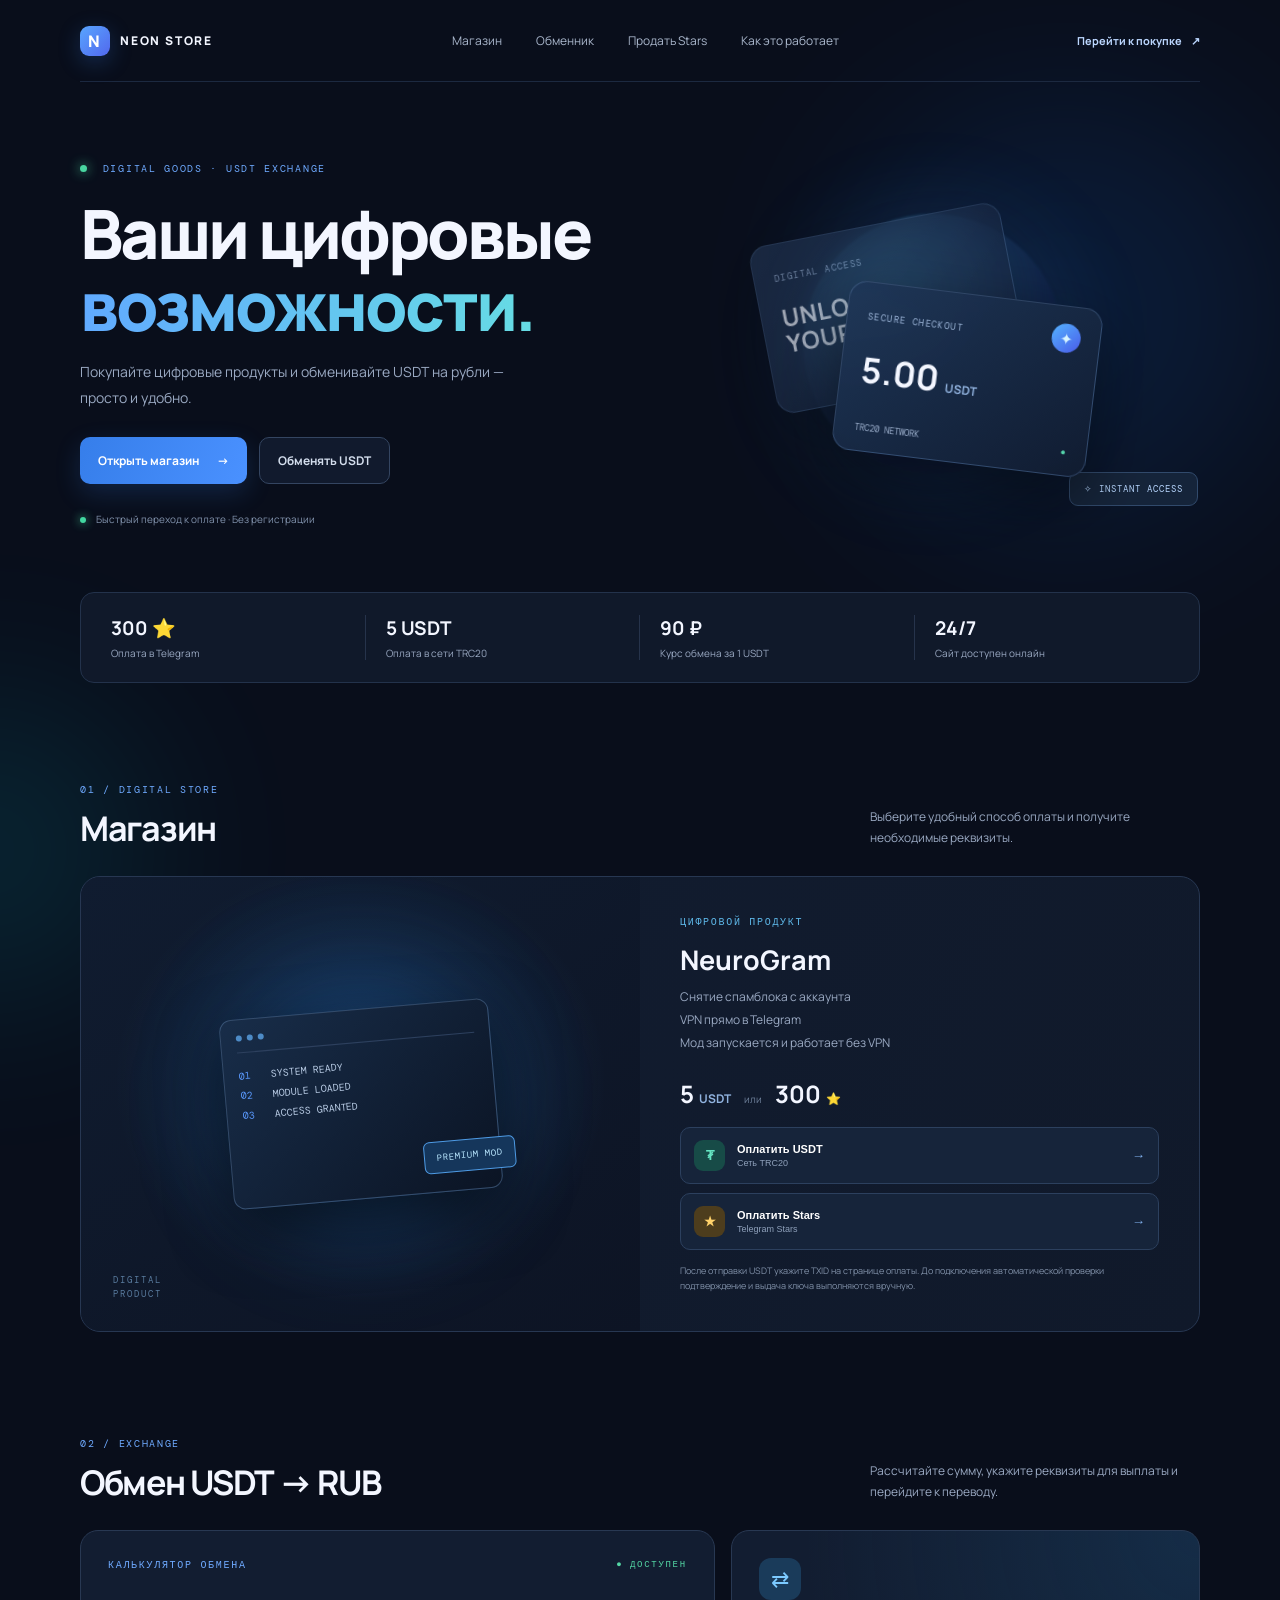
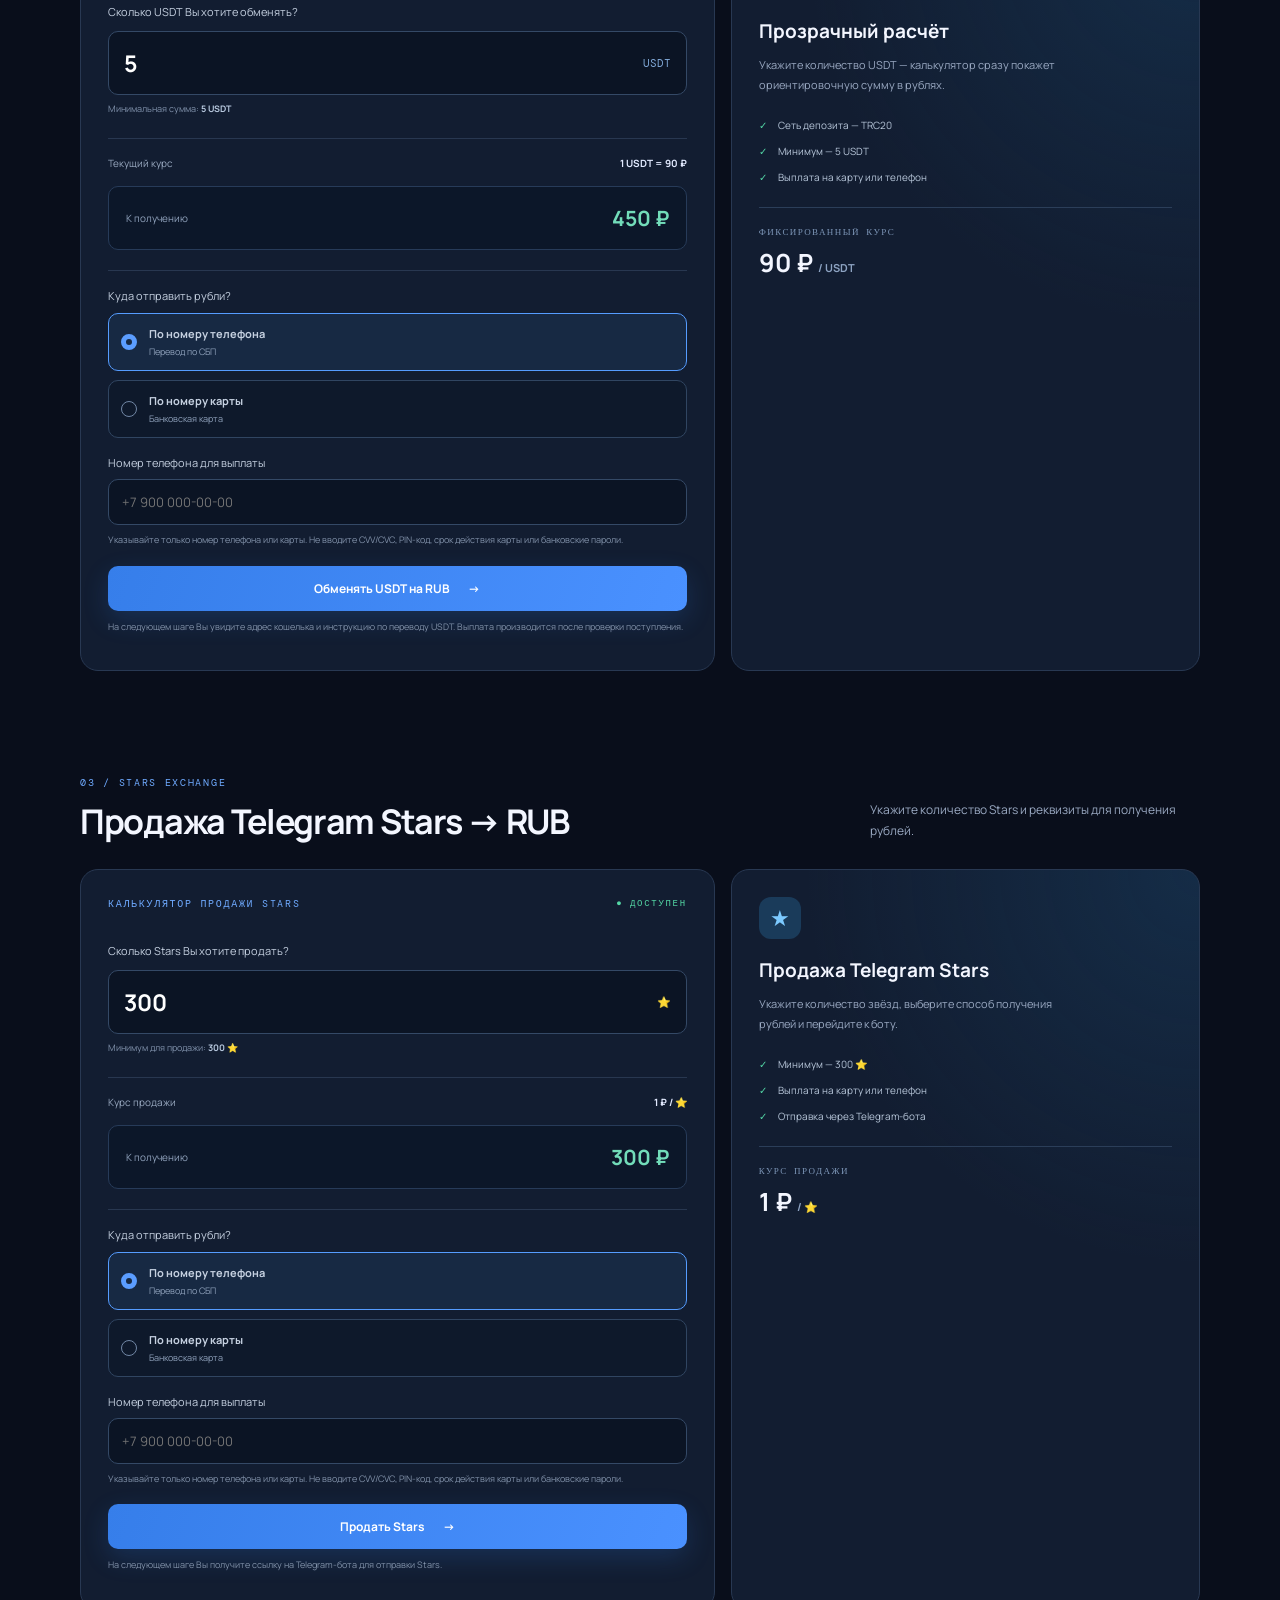
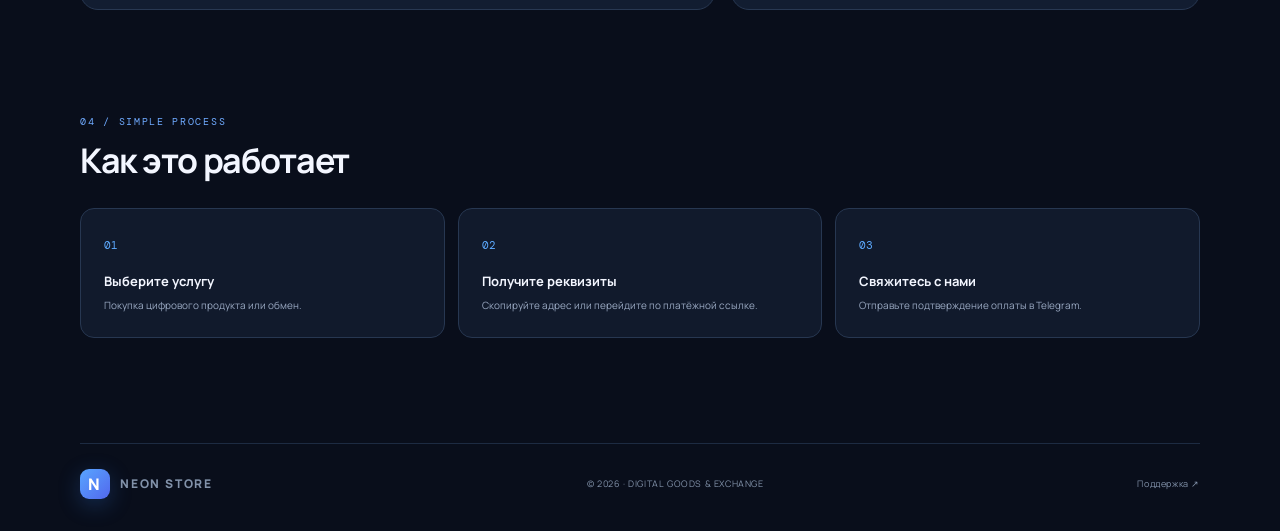
==== index.html @ a16d4afe "Add files via upload" ====
<!doctype html>
<html lang="ru">
<head>
  <meta charset="utf-8">
  <meta name="viewport" content="width=device-width, initial-scale=1">
  <meta name="theme-color" content="#0b1020">
  <meta name="description" content="Магазин цифровых товаров и обмен USDT на RUB">
  <title>Магазин и обменник</title>
  <link rel="stylesheet" href="style.css">
</head>
<body>
  <div class="ambient ambient-one"></div><div class="ambient ambient-two"></div>
  <header class="topbar wrap">
    <a class="brand" href="#home"><span class="brand-mark">N</span><span data-store-name>NEON STORE</span></a>
    <nav>
      <a href="#store">Магазин</a>
      <a href="#exchange">Обменник</a>
      <a href="#stars-sell">Продать Stars</a>
      <a href="#how">Как это работает</a>
    </nav>
    <a class="top-cta" href="#store">Перейти к покупке <span>↗</span></a>
  </header>

  <main id="home" class="wrap">
    <section class="hero">
      <div class="hero-copy">
        <div class="eyebrow"><i></i> DIGITAL GOODS · USDT EXCHANGE</div>
        <h1>Ваши цифровые<br><span>возможности.</span></h1>
        <p>Покупайте цифровые продукты и обменивайте USDT на рубли — просто и удобно.</p>
        <div class="hero-actions">
          <a class="btn primary" href="#store">Открыть магазин <span>→</span></a>
          <a class="btn ghost" href="#exchange">Обменять USDT</a>
        </div>
        <div class="hero-note"><span class="pulse"></span> Быстрый переход к оплате · Без регистрации</div>
      </div>
      <div class="hero-art" aria-label="Декоративная иллюстрация">
        <div class="orb orb-a"></div><div class="orb orb-b"></div>
        <div class="glass-card card-back"><span class="mini-label">DIGITAL ACCESS</span><b>UNLOCK<br>YOUR EDGE</b><span class="card-lines"></span></div>
        <div class="glass-card card-front"><div class="coin">✦</div><span class="mini-label">SECURE CHECKOUT</span><strong>5.00 <small>USDT</small></strong><span class="card-foot">TRC20 NETWORK <i>●</i></span></div>
        <div class="float-tag">✧ INSTANT ACCESS</div>
      </div>
    </section>

    <section class="stats">
      <div><b>300 ⭐</b><span>Оплата в Telegram</span></div>
      <div><b>5 USDT</b><span>Оплата в сети TRC20</span></div>
      <div><b>90 ₽</b><span>Курс обмена за 1 USDT</span></div>
      <div><b>24/7</b><span>Сайт доступен онлайн</span></div>
    </section>

    <section id="store" class="section">
      <div class="section-head"><div><div class="eyebrow">01 / DIGITAL STORE</div><h2>Магазин</h2></div><p>Выберите удобный способ оплаты и получите необходимые реквизиты.</p></div>
      <article class="product-card">
        <div class="product-visual"><div class="product-glow"></div><div class="product-window"><div class="window-dots"><i></i><i></i><i></i></div><div class="window-code"><span>01</span> SYSTEM READY<br><span>02</span> MODULE LOADED<br><span>03</span> ACCESS GRANTED</div><div class="window-chip">PREMIUM MOD</div></div><div class="product-stamp">DIGITAL<br>PRODUCT</div></div>
        <div class="product-info">
          <div class="product-tag">ЦИФРОВОЙ ПРОДУКТ</div>
          <h3 data-product-name>NeuroGram</h3>
          <p class="product-description">Снятие спамблока с аккаунта<br>VPN прямо в Telegram<br>Мод запускается и работает без VPN</p>
          <div class="price-row"><strong>5 <small>USDT</small></strong><span>или</span><strong>300 <small>⭐</small></strong></div>
          <div class="payment-options">
            <button class="pay-option" id="product-usdt-pay"><span class="pay-icon usdt">₮</span><span><b>Оплатить USDT</b><small>Сеть TRC20</small></span><em>→</em></button>
            <button class="pay-option" data-pay="stars"><span class="pay-icon stars">★</span><span><b>Оплатить Stars</b><small>Telegram Stars</small></span><em>→</em></button>
          </div>
          <div class="fineprint">После отправки USDT укажите TXID на странице оплаты. До подключения автоматической проверки подтверждение и выдача ключа выполняются вручную.</div>
        </div>
      </article>
    </section>

    <section id="exchange" class="section exchange-section">
      <div class="section-head"><div><div class="eyebrow">02 / EXCHANGE</div><h2>Обмен USDT → RUB</h2></div><p>Рассчитайте сумму, укажите реквизиты для выплаты и перейдите к переводу.</p></div>
      <div class="exchange-grid">
        <div class="exchange-panel">
          <div class="panel-top"><span>КАЛЬКУЛЯТОР ОБМЕНА</span><span class="live-dot">● ДОСТУПЕН</span></div>
          <label for="amount">Сколько USDT Вы хотите обменять?</label>
          <div class="amount-wrap"><input id="amount" type="number" min="5" step="0.01" value="5"><span>USDT</span></div>
          <div class="range-note">Минимальная сумма: <b>5 USDT</b></div>
          <div class="rate-line"><span>Текущий курс</span><b>1 USDT = <span data-rate>90</span> ₽</b></div>
          <div class="result-box"><span>К получению</span><strong id="rub-result">450 ₽</strong></div>
          <div class="payout-entry">
            <div class="payout-entry-title">Куда отправить рубли?</div>
            <div class="payout-options">
              <label class="payout-option"><input type="radio" name="exchange-payout" value="phone" checked><span class="radio-dot"></span><span><b>По номеру телефона</b><small>Перевод по СБП</small></span></label>
              <label class="payout-option"><input type="radio" name="exchange-payout" value="card"><span class="radio-dot"></span><span><b>По номеру карты</b><small>Банковская карта</small></span></label>
            </div>
            <label class="field-label" id="exchange-destination-label" for="exchange-destination">Номер телефона для выплаты</label>
            <input class="destination-input" id="exchange-destination" type="tel" autocomplete="off" placeholder="+7 900 000-00-00" maxlength="32">
            <p class="small-muted">Указывайте только номер телефона или карты. Не вводите CVV/CVC, PIN-код, срок действия карты или банковские пароли.</p>
          </div>
          <button class="btn primary full" id="exchange-submit">Обменять USDT на RUB <span>→</span></button>
          <p class="small-muted">На следующем шаге Вы увидите адрес кошелька и инструкцию по переводу USDT. Выплата производится после проверки поступления.</p>
        </div>
        <div class="exchange-side">
          <div class="side-icon">⇄</div><h3>Прозрачный расчёт</h3><p>Укажите количество USDT — калькулятор сразу покажет ориентировочную сумму в рублях.</p>
          <ul><li><span>✓</span> Сеть депозита — TRC20</li><li><span>✓</span> Минимум — 5 USDT</li><li><span>✓</span> Выплата на карту или телефон</li></ul>
          <div class="rate-badge"><span>ФИКСИРОВАННЫЙ КУРС</span><b>90 ₽ <small>/ USDT</small></b></div>
        </div>
      </div>
    </section>


    <section id="stars-sell" class="section exchange-section">
      <div class="section-head">
        <div><div class="eyebrow">03 / STARS EXCHANGE</div><h2>Продажа Telegram Stars → RUB</h2></div>
        <p>Укажите количество Stars и реквизиты для получения рублей.</p>
      </div>
      <div class="exchange-grid">
        <div class="exchange-panel">
          <div class="panel-top"><span>КАЛЬКУЛЯТОР ПРОДАЖИ STARS</span><span class="live-dot">● ДОСТУПЕН</span></div>
          <label for="stars-amount">Сколько Stars Вы хотите продать?</label>
          <div class="amount-wrap"><input id="stars-amount" type="number" min="300" step="1" value="300"><span>⭐</span></div>
          <div class="range-note">Минимум для продажи: <b>300 ⭐</b></div>
          <div class="rate-line"><span>Курс продажи</span><b><span data-stars-rate>—</span> ₽ / ⭐</b></div>
          <div class="result-box"><span>К получению</span><strong id="stars-rub-result">Укажите курс</strong></div>
          <div class="payout-entry">
            <div class="payout-entry-title">Куда отправить рубли?</div>
            <div class="payout-options">
              <label class="payout-option"><input type="radio" name="stars-payout" value="phone" checked><span class="radio-dot"></span><span><b>По номеру телефона</b><small>Перевод по СБП</small></span></label>
              <label class="payout-option"><input type="radio" name="stars-payout" value="card"><span class="radio-dot"></span><span><b>По номеру карты</b><small>Банковская карта</small></span></label>
            </div>
            <label class="field-label" id="stars-destination-label" for="stars-destination">Номер телефона для выплаты</label>
            <input class="destination-input" id="stars-destination" type="tel" autocomplete="off" placeholder="+7 900 000-00-00" maxlength="32">
            <p class="small-muted">Указывайте только номер телефона или карты. Не вводите CVV/CVC, PIN-код, срок действия карты или банковские пароли.</p>
          </div>
          <button class="btn primary full" id="stars-sell-submit">Продать Stars <span>→</span></button>
          <p class="small-muted">На следующем шаге Вы получите ссылку на Telegram-бота для отправки Stars.</p>
        </div>
        <div class="exchange-side">
          <div class="side-icon">★</div><h3>Продажа Telegram Stars</h3>
          <p>Укажите количество звёзд, выберите способ получения рублей и перейдите к боту.</p>
          <ul><li><span>✓</span> Минимум — 300 ⭐</li><li><span>✓</span> Выплата на карту или телефон</li><li><span>✓</span> Отправка через Telegram-бота</li></ul>
          <div class="rate-badge"><span>КУРС ПРОДАЖИ</span><b><span data-stars-rate>—</span> ₽ <small>/ ⭐</small></b></div>
        </div>
      </div>
    </section>

    <section id="how" class="section how-section">
      <div class="section-head"><div><div class="eyebrow">04 / SIMPLE PROCESS</div><h2>Как это работает</h2></div></div>
      <div class="steps">
        <div class="step"><span>01</span><b>Выберите услугу</b><p>Покупка цифрового продукта или обмен.</p></div>
        <div class="step"><span>02</span><b>Получите реквизиты</b><p>Скопируйте адрес или перейдите по платёжной ссылке.</p></div>
        <div class="step"><span>03</span><b>Свяжитесь с нами</b><p>Отправьте подтверждение оплаты в Telegram.</p></div>
      </div>
    </section>
  </main>

  <footer class="wrap footer"><a class="brand" href="#home"><span class="brand-mark">N</span><span data-store-name>NEON STORE</span></a><span>© <span id="year"></span> · DIGITAL GOODS & EXCHANGE</span><a data-support-link href="#" target="_blank" rel="noopener">Поддержка ↗</a></footer>

  <dialog id="payment-dialog" class="modal">
    <button class="modal-close" data-close aria-label="Закрыть">×</button>
    <div class="eyebrow">PAYMENT DETAILS</div><h2 id="modal-title">Оплата USDT</h2>
    <p id="modal-description" class="modal-desc"></p>
    <div id="usdt-details" class="details-box hidden">
      <div class="detail-label">СЕТЬ</div><b>USDT TRC20</b>
      <div class="detail-label">СУММА</div><b data-usdt-price>5.00 USDT</b>
      <div class="detail-label">АДРЕС КОШЕЛЬКА</div><div class="address-line"><code id="wallet-address">АДРЕС НЕ НАСТРОЕН</code><button id="copy-address" class="copy-btn">Копировать</button></div>
    </div>
    <div id="stars-details" class="details-box hidden"><div class="detail-label">ОПЛАТА</div><b>300 Telegram Stars</b><p>Нажмите кнопку ниже, чтобы открыть платёжную ссылку Telegram.</p></div>
    <a id="payment-link" class="btn primary full hidden" href="#" target="_blank" rel="noopener">Перейти к оплате ↗</a>
    <a id="support-link" class="text-link" href="#" target="_blank" rel="noopener">Написать в поддержку ↗</a>
    <p class="modal-warning">Важно: перевод выполняется вручную. Перед отправкой средств внимательно проверьте сеть, сумму и адрес.</p>
  </dialog>
  <div id="toast" class="toast" role="status"></div>
  <script src="config.js"></script>
  <script src="app.js"></script>
</body>
</html>
---- style.css ----
@import url('https://fonts.googleapis.com/css2?family=DM+Mono:wght@400;500&family=Manrope:wght@400;500;600;700;800&display=swap');
:root{--bg:#090e1b;--panel:#111a2d;--panel2:#151f34;--line:#263550;--text:#f3f6ff;--muted:#9aa9c2;--blue:#438cff;--cyan:#61d9e8;--green:#49d6a0}
*{box-sizing:border-box}html{scroll-behavior:smooth}body{margin:0;background:var(--bg);color:var(--text);font-family:Manrope,Arial,sans-serif;overflow-x:hidden}a{color:inherit;text-decoration:none}.wrap{width:min(1120px,calc(100% - 44px));margin:auto}.ambient{position:absolute;pointer-events:none;filter:blur(90px);opacity:.14;border-radius:50%;z-index:-1}.ambient-one{width:430px;height:430px;background:#176bdb;top:100px;right:0}.ambient-two{width:300px;height:300px;background:#00b6c5;top:700px;left:-160px}.topbar{height:82px;display:flex;align-items:center;justify-content:space-between;border-bottom:1px solid #1c2940}.brand{display:flex;align-items:center;gap:10px;font-size:12px;font-weight:800;letter-spacing:1.8px}.brand-mark{width:30px;height:30px;border-radius:9px;background:linear-gradient(135deg,#58a5ff,#5268ed);display:grid;place-items:center;font-size:16px;color:white;box-shadow:0 6px 22px #347ee844}.topbar nav{display:flex;gap:34px;color:#aab7cc;font-size:12px}.topbar nav a:hover,.footer a:hover{color:white}.top-cta{font-size:11px;font-weight:700;color:#bcd7ff}.top-cta span{margin-left:7px}.hero{min-height:510px;display:grid;grid-template-columns:1fr 1fr;align-items:center;gap:50px;padding:62px 0 48px}.eyebrow,.product-tag,.panel-top,.detail-label{font:10px 'DM Mono',monospace;letter-spacing:1.7px;color:#6faaff}.eyebrow i{display:inline-block;width:7px;height:7px;border-radius:50%;background:var(--green);margin-right:8px;box-shadow:0 0 12px var(--green)}h1{font-size:clamp(42px,5.4vw,68px);line-height:1.06;letter-spacing:-3px;margin:22px 0 18px;font-weight:800}h1 span{background:linear-gradient(90deg,#61aaff,#66dce4);-webkit-background-clip:text;color:transparent}.hero-copy>p{max-width:465px;color:var(--muted);font-size:14px;line-height:1.8}.hero-actions{display:flex;gap:12px;margin-top:27px}.btn{border:0;border-radius:10px;padding:14px 18px;display:inline-flex;align-items:center;justify-content:center;gap:18px;font:700 12px Manrope;cursor:pointer;transition:.2s}.btn:hover,.pay-option:hover{transform:translateY(-2px)}.primary{background:linear-gradient(110deg,#367eea,#4a91ff);color:white;box-shadow:0 9px 26px #347ee833}.ghost{border:1px solid #344561;color:#d4deed;background:#111a2d}.hero-note{margin-top:28px;color:#8293ad;font-size:10px}.pulse{display:inline-block;width:6px;height:6px;background:#42d7a0;border-radius:50%;margin-right:8px;box-shadow:0 0 10px #42d7a0}.hero-art{height:360px;position:relative;display:grid;place-items:center}.orb{position:absolute;border-radius:50%;filter:blur(1px)}.orb-a{width:260px;height:260px;background:radial-gradient(circle at 35% 30%,#4cb4ed77,#2e57d022 65%,transparent);box-shadow:0 0 90px #2b80e533}.orb-b{width:190px;height:190px;border:1px solid #4b9fff33;transform:rotateX(65deg) rotateZ(-25deg)}.glass-card{position:absolute;width:255px;height:170px;border:1px solid #6387b655;border-radius:18px;background:linear-gradient(135deg,#263c5dce,#111b31e8);box-shadow:0 25px 70px #0008;backdrop-filter:blur(14px);padding:20px}.card-back{transform:translate(-44px,-36px) rotate(-11deg);opacity:.65}.card-back b{display:block;font-size:24px;line-height:1.08;margin-top:19px;letter-spacing:1px}.card-front{transform:translate(35px,35px) rotate(7deg);z-index:2;background:linear-gradient(140deg,#1d3556f5,#101b30f5)}.mini-label{font:9px 'DM Mono';letter-spacing:1.4px;color:#9db6d9}.coin{position:absolute;right:19px;top:17px;width:29px;height:29px;border-radius:50%;display:grid;place-items:center;color:#d8f5ff;background:linear-gradient(135deg,#54b4ff,#495ae9)}.card-front strong{display:block;font-size:35px;margin-top:21px}.card-front strong small,.price-row small{font-size:12px;color:#91b3df}.card-foot{position:absolute;bottom:17px;left:20px;right:20px;display:flex;justify-content:space-between;font:9px 'DM Mono';color:#94a8c5}.card-foot i{color:#55d6ad}.float-tag{position:absolute;bottom:18px;right:2px;padding:10px 14px;background:#15243a;border:1px solid #314a6c;border-radius:9px;font:9px 'DM Mono';color:#b8d7ff;letter-spacing:1px}.stats{display:grid;grid-template-columns:repeat(4,1fr);border:1px solid #23324b;border-radius:14px;background:#10192a;padding:22px 10px;margin-bottom:100px}.stats div{padding:0 20px;border-right:1px solid #26334b}.stats div:last-child{border:0}.stats b{display:block;font-size:19px}.stats span{display:block;margin-top:5px;font-size:10px;color:var(--muted)}.section{margin:0 0 105px;scroll-margin-top:25px}.section-head{display:flex;justify-content:space-between;align-items:end;margin-bottom:25px}.section-head h2{font-size:34px;letter-spacing:-1.3px;margin:9px 0 0}.section-head>p{font-size:12px;color:var(--muted);max-width:330px;line-height:1.7;margin:0 0 3px}.product-card{display:grid;grid-template-columns:1fr 1fr;background:linear-gradient(120deg,#121d31,#10192a);border:1px solid #273752;border-radius:20px;overflow:hidden;min-height:365px}.product-visual{position:relative;min-height:365px;display:grid;place-items:center;background:radial-gradient(ellipse at 50% 45%,#1e5c9870,transparent 62%),linear-gradient(145deg,#101c30,#0d1424)}.product-glow{position:absolute;width:240px;height:240px;border-radius:50%;background:#287edb44;filter:blur(55px)}.product-window{position:relative;width:270px;height:190px;border:1px solid #53729a88;border-radius:12px;background:linear-gradient(135deg,#182d49,#0b1424);box-shadow:0 22px 60px #0009;padding:15px;transform:rotate(-5deg)}.window-dots{display:flex;gap:5px;border-bottom:1px solid #2d405e;padding-bottom:11px}.window-dots i{width:6px;height:6px;border-radius:50%;background:#4d8bc6}.window-code{font:10px/2 'DM Mono';color:#b8cbe4;margin-top:13px}.window-code span{color:#5b9aff;margin-right:14px}.window-chip{position:absolute;right:-16px;bottom:18px;padding:9px 12px;border:1px solid #4e9be5;background:#15365b;color:#b9e7ff;border-radius:6px;font:9px 'DM Mono';letter-spacing:1px}.product-stamp{position:absolute;bottom:30px;left:32px;font:9px/1.5 'DM Mono';letter-spacing:2px;color:#597b9e}.product-info{padding:38px 40px}.product-tag{color:#5eb8e9}.product-info h3{font-size:27px;margin:13px 0 8px}.product-info>p{font-size:12px;line-height:1.7;color:var(--muted);margin:0;max-width:390px}.price-row{display:flex;align-items:baseline;gap:13px;margin:23px 0 17px}.price-row strong{font-size:24px}.price-row>span{font-size:10px;color:#6e809a}.payment-options{display:grid;gap:9px}.pay-option{display:flex;align-items:center;gap:12px;width:100%;padding:12px 13px;text-align:left;border:1px solid #2c405e;background:#16243a;color:white;border-radius:10px;cursor:pointer;transition:.2s}.pay-option:hover{border-color:#559cff;background:#1a2b45}.pay-icon{width:31px;height:31px;border-radius:9px;display:grid;place-items:center;font-weight:800}.usdt{background:#174b47;color:#65e5c2}.stars{background:#4d3d1d;color:#ffd26b}.pay-option b,.pay-option small{display:block}.pay-option b{font-size:11px}.pay-option small{font-size:9px;color:#8fa1bb;margin-top:3px}.pay-option em{font-style:normal;margin-left:auto;color:#7faeea}.fineprint,.small-muted{font-size:9px;line-height:1.6;color:#8292aa}.fineprint{margin-top:14px}.exchange-grid{display:grid;grid-template-columns:1.15fr .85fr;gap:16px}.exchange-panel,.exchange-side{border:1px solid #283852;border-radius:18px;background:#121d31;padding:27px}.panel-top{display:flex;justify-content:space-between;margin-bottom:28px}.live-dot{color:#54d7a5;font-size:9px}.exchange-panel label{font-size:11px;color:#c5d0e0}.amount-wrap{display:flex;align-items:center;border:1px solid #344966;background:#0b1424;border-radius:10px;margin:10px 0 7px;padding:0 15px}.amount-wrap:focus-within{border-color:#559cff}.amount-wrap input{width:100%;background:transparent;border:0;outline:0;color:white;padding:15px 0;font:700 23px Manrope;min-width:0}.amount-wrap span{font:11px 'DM Mono';color:#81a9d8}.range-note{font-size:9px;color:#8192ac}.range-note b{color:#b8c9df}.rate-line{display:flex;justify-content:space-between;border-top:1px solid #283750;margin-top:23px;padding-top:17px;font-size:10px;color:#99a9c0}.rate-line b{color:#e2eaff}.result-box{display:flex;justify-content:space-between;align-items:center;margin:16px 0 19px;padding:17px;background:#0c1729;border:1px solid #273b59;border-radius:10px}.result-box span{font-size:10px;color:#93a5bf}.result-box strong{font-size:21px;color:#72dcb9}.full{width:100%}.exchange-side{background:radial-gradient(circle at 100% 0,#1a4e7750,transparent 45%),#121d31}.side-icon{width:42px;height:42px;border-radius:12px;display:grid;place-items:center;background:#1a3b5a;color:#7ccaff;font-size:22px}.exchange-side h3{font-size:19px;margin:18px 0 8px}.exchange-side>p{font-size:11px;line-height:1.8;color:var(--muted);max-width:310px}.exchange-side ul{list-style:none;padding:0;margin:23px 0}.exchange-side li{font-size:10px;color:#b8c7da;margin:12px 0}.exchange-side li span{color:#53d6a5;margin-right:9px}.rate-badge{border-top:1px solid #2b3e59;padding-top:18px}.rate-badge span{display:block;font:9px 'DM Mono';letter-spacing:1.4px;color:#7d96b7}.rate-badge b{display:block;font-size:25px;margin-top:7px}.rate-badge small{font-size:11px;color:#8da3c2}.steps{display:grid;grid-template-columns:repeat(3,1fr);gap:13px}.step{padding:23px;border:1px solid #273751;border-radius:14px;background:#111a2c}.step>span{font:11px 'DM Mono';color:#5daaff}.step b{display:block;font-size:13px;margin:18px 0 7px}.step p{font-size:10px;line-height:1.7;color:var(--muted);margin:0}.footer{display:flex;justify-content:space-between;align-items:center;border-top:1px solid #1d2b42;padding:25px 0 32px;color:#8292aa;font-size:9px;letter-spacing:.6px}.modal{width:min(470px,calc(100% - 28px));border:1px solid #354c6c;border-radius:18px;background:#111b2e;color:white;padding:30px;box-shadow:0 30px 100px #000b}.modal::backdrop{background:#030712c9;backdrop-filter:blur(5px)}.modal-close{position:absolute;right:15px;top:12px;border:0;background:transparent;color:#9fb1ca;font-size:25px;cursor:pointer}.modal h2{font-size:25px;margin:12px 0}.modal-desc{font-size:11px;line-height:1.7;color:#9eafc8}.details-box{padding:16px;border:1px solid #2e4362;background:#0c1526;border-radius:11px;margin:17px 0}.details-box>b{display:block;font-size:12px;margin:5px 0 14px}.detail-label{font-size:8px;margin-top:9px}.address-line{display:flex;gap:8px;align-items:center;margin-top:7px}.address-line code{font-size:10px;overflow-wrap:anywhere;color:#c7d8f0}.copy-btn{flex-shrink:0;border:1px solid #3c5c83;background:#1a3150;color:#bcd9ff;border-radius:7px;padding:8px;font-size:9px;cursor:pointer}.modal .text-link{display:block;text-align:center;font-size:10px;color:#8ebcff;margin-top:16px}.modal-warning{font-size:9px;line-height:1.6;color:#e3bb76;margin:18px 0 0}.hidden{display:none!important}.toast{position:fixed;bottom:22px;left:50%;transform:translate(-50%,20px);opacity:0;pointer-events:none;background:#1d3553;border:1px solid #45658b;color:white;padding:11px 16px;border-radius:9px;font-size:11px;transition:.25s;z-index:5}.toast.show{opacity:1;transform:translate(-50%,0)}
@media(max-width:760px){.wrap{width:min(100% - 30px,560px)}.topbar{height:68px}.topbar nav{display:none}.top-cta{font-size:10px}.hero{grid-template-columns:1fr;gap:0;padding:55px 0 28px}.hero-copy>p{font-size:13px}.hero-art{height:300px;margin-top:4px}.stats{grid-template-columns:repeat(2,1fr);gap:18px;margin-bottom:75px;padding:20px 7px}.stats div{padding:0 13px}.stats div:nth-child(2){border:0}.stats b{font-size:17px}.section{margin-bottom:75px}.section-head{display:block}.section-head>p{margin-top:10px}.section-head h2{font-size:29px}.product-card{grid-template-columns:1fr}.product-visual{min-height:255px}.product-info{padding:27px 22px}.exchange-grid{grid-template-columns:1fr}.exchange-panel,.exchange-side{padding:21px}.steps{grid-template-columns:1fr}.step{padding:19px}.footer{gap:14px;flex-wrap:wrap}.footer>span{order:3;width:100%}}
@media(max-width:390px){.hero-actions{flex-direction:column}.hero-actions .btn{width:100%}.top-cta{display:none}.card-front{transform:translate(22px,35px) rotate(7deg)}.card-back{transform:translate(-30px,-30px) rotate(-11deg)}.product-info{padding:24px 17px}}

/* Exchange payment page */
.payment-page{padding-top:54px}.payment-title{font-size:clamp(38px,5vw,56px);margin:16px 0 8px}.payment-intro{color:var(--muted);font-size:13px;line-height:1.7;margin:0 0 28px}.payment-layout{display:grid;grid-template-columns:1.15fr .85fr;gap:16px;align-items:start}.summary-row{display:flex;justify-content:space-between;gap:12px;padding:13px 0;border-bottom:1px solid #283750;font-size:11px;color:#9eafc8}.summary-row b{color:#edf4ff}.summary-row .rub-highlight{color:#72dcb9}.field-label{display:block;font-size:11px;color:#c5d0e0;margin:22px 0 10px}.payout-options{display:grid;gap:9px}.payout-option{display:flex;align-items:center;gap:12px;padding:13px;border:1px solid #304561;border-radius:10px;background:#0e192b;cursor:pointer}.payout-option:has(input:checked){border-color:#559cff;background:#172943}.payout-option input{position:absolute;opacity:0}.radio-dot{width:16px;height:16px;border:1px solid #7187a5;border-radius:50%;flex-shrink:0}.payout-option input:checked+.radio-dot{border:5px solid #5b9dff}.payout-option b,.payout-option small{display:block}.payout-option b{font-size:11px}.payout-option small{font-size:9px;color:#8fa1bb;margin-top:4px}.destination-input{width:100%;border:1px solid #344966;background:#0b1424;border-radius:10px;padding:14px;color:white;font:13px Manrope;outline:0}.destination-input:focus{border-color:#559cff}.payment-page .small-muted{margin:10px 0 17px}.wallet-panel{margin-top:18px;scroll-margin-top:20px}.wallet-title{font-size:22px;margin:8px 0 14px}.wallet-summary{display:flex;justify-content:space-between;gap:10px;margin-bottom:18px;color:#9eafc8;font-size:11px}.wallet-summary>span:first-child{font-size:18px;font-weight:800;color:#fff}.wallet-summary b{color:#8fc5ff}.wallet-address-line{margin:12px 0 18px;padding:14px;background:#0a1424;border:1px solid #2b4262;border-radius:9px}.wallet-address-line code{font-size:12px}.warning-panel{border:1px solid #775d32;background:#332918;color:#f1cf8a;padding:13px;border-radius:9px;font-size:10px;line-height:1.7;margin:18px 0}.payout-confirm{font-size:10px;color:#a8c4e9;margin:0 0 15px;overflow-wrap:anywhere}.payment-page .footer{margin-top:65px}
@media(max-width:760px){.payment-page{padding-top:38px}.payment-layout{grid-template-columns:1fr}.wallet-summary{flex-direction:column}.wallet-address-line{align-items:flex-start;flex-direction:column}.wallet-address-line .copy-btn{width:100%}}

/* Payout details are entered on the exchange calculator page */
.payout-entry{margin:20px 0 18px;padding-top:17px;border-top:1px solid #283750}.payout-entry-title{font-size:11px;color:#c5d0e0;margin-bottom:10px}.payout-options{display:grid;gap:9px}.payout-option{display:flex;align-items:center;gap:12px;padding:12px;border:1px solid #304561;border-radius:10px;background:#0e192b;cursor:pointer}.payout-option:has(input:checked){border-color:#559cff;background:#172943}.payout-option input{position:absolute;opacity:0}.radio-dot{width:16px;height:16px;border:1px solid #7187a5;border-radius:50%;flex-shrink:0}.payout-option input:checked+.radio-dot{border:5px solid #5b9dff}.payout-option b,.payout-option small{display:block}.payout-option b{font-size:11px}.payout-option small{font-size:9px;color:#8fa1bb;margin-top:4px}.field-label{display:block;font-size:11px;color:#c5d0e0;margin:17px 0 9px}.destination-input{width:100%;border:1px solid #344966;background:#0b1424;border-radius:10px;padding:13px;color:white;font:13px Manrope;outline:0}.destination-input:focus{border-color:#559cff}.payout-entry .small-muted{margin:8px 0 0}
.payment-summary-panel{margin:24px 0 16px}.summary-grid{display:grid;grid-template-columns:1fr 1fr;gap:10px;margin-top:14px}.summary-tile{padding:15px;background:#0b1526;border:1px solid #283d5a;border-radius:9px;min-width:0}.summary-tile span{display:block;font-size:9px;letter-spacing:1px;color:#91a6c3;margin-bottom:8px}.summary-tile b{display:block;color:#f2f6ff;font-size:16px;overflow-wrap:anywhere}.summary-tile:nth-child(2) b{color:#72dcb9}.payout-summary-tile b{font-size:12px}.network-line{display:flex;justify-content:space-between;gap:12px;padding:14px 0 18px;color:#91a6c3;font-size:10px}.network-line b{color:#8fc5ff;font-size:12px}
@media(max-width:760px){.summary-grid{grid-template-columns:1fr}.summary-tile{padding:12px}}


/* Larger and clearer transfer instructions */
.wallet-title {
  font-size: clamp(24px, 3vw, 34px) !important;
  line-height: 1.25 !important;
  max-width: 1000px;
  margin: 18px 0 22px !important;
}
.wallet-address-line {
  padding: 20px 18px !important;
  min-height: 72px;
  gap: 16px;
}
.wallet-address-line code {
  font-size: clamp(16px, 2vw, 21px) !important;
  line-height: 1.5;
  overflow-wrap: anywhere;
}
.wallet-address-line .copy-btn {
  font-size: 14px !important;
  padding: 12px 16px !important;
  min-height: 44px;
  flex-shrink: 0;
}
.warning-panel {
  font-size: 15px !important;
  line-height: 1.65 !important;
  padding: 18px 20px !important;
  margin-top: 20px !important;
}
@media (max-width: 640px) {
  .wallet-address-line {
    flex-wrap: wrap;
  }
  .wallet-address-line code {
    width: 100%;
  }
  .wallet-address-line .copy-btn {
    width: 100%;
  }
}

/* Telegram Stars resale section */
#stars-sell .exchange-panel { min-width: 0; }
#stars-sell .amount-wrap input { min-width: 0; }
#stars-sell .result-box strong { color: #72dcb9; }

/* Курс продажи: число должно быть такого же размера, как знак рубля. */
.rate-badge b > span[data-stars-rate]{display:inline;font:inherit;letter-spacing:normal;color:inherit}

/* NeuroGram product details and payment confirmation */
.product-description{line-height:1.9!important}
.txid-entry{margin-top:18px;padding-top:16px;border-top:1px solid #283750}
.txid-entry .field-label{margin-top:0}
.txid-entry .btn{margin-top:12px}
.txid-entry .small-muted{font-size:10px;line-height:1.65;color:#9eafc8;margin:12px 0 0}
.btn:disabled{opacity:.45;cursor:not-allowed}
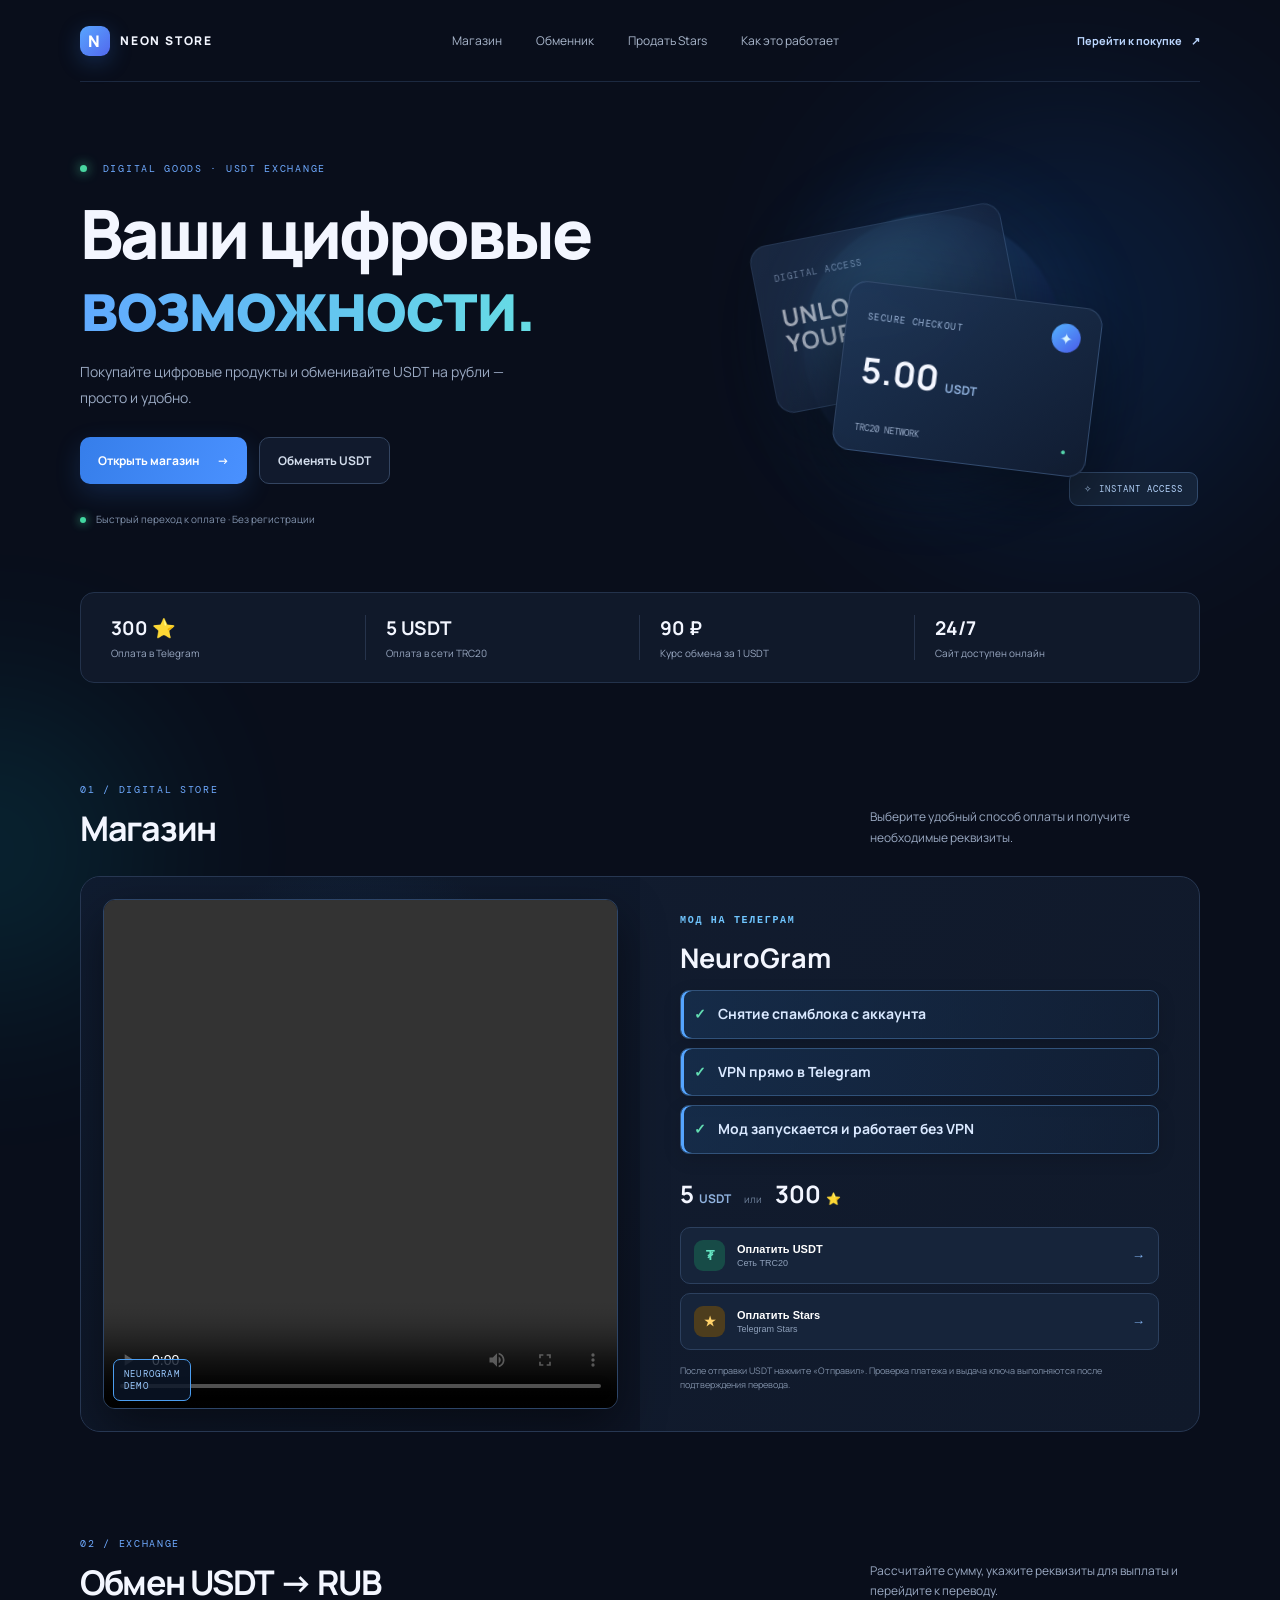
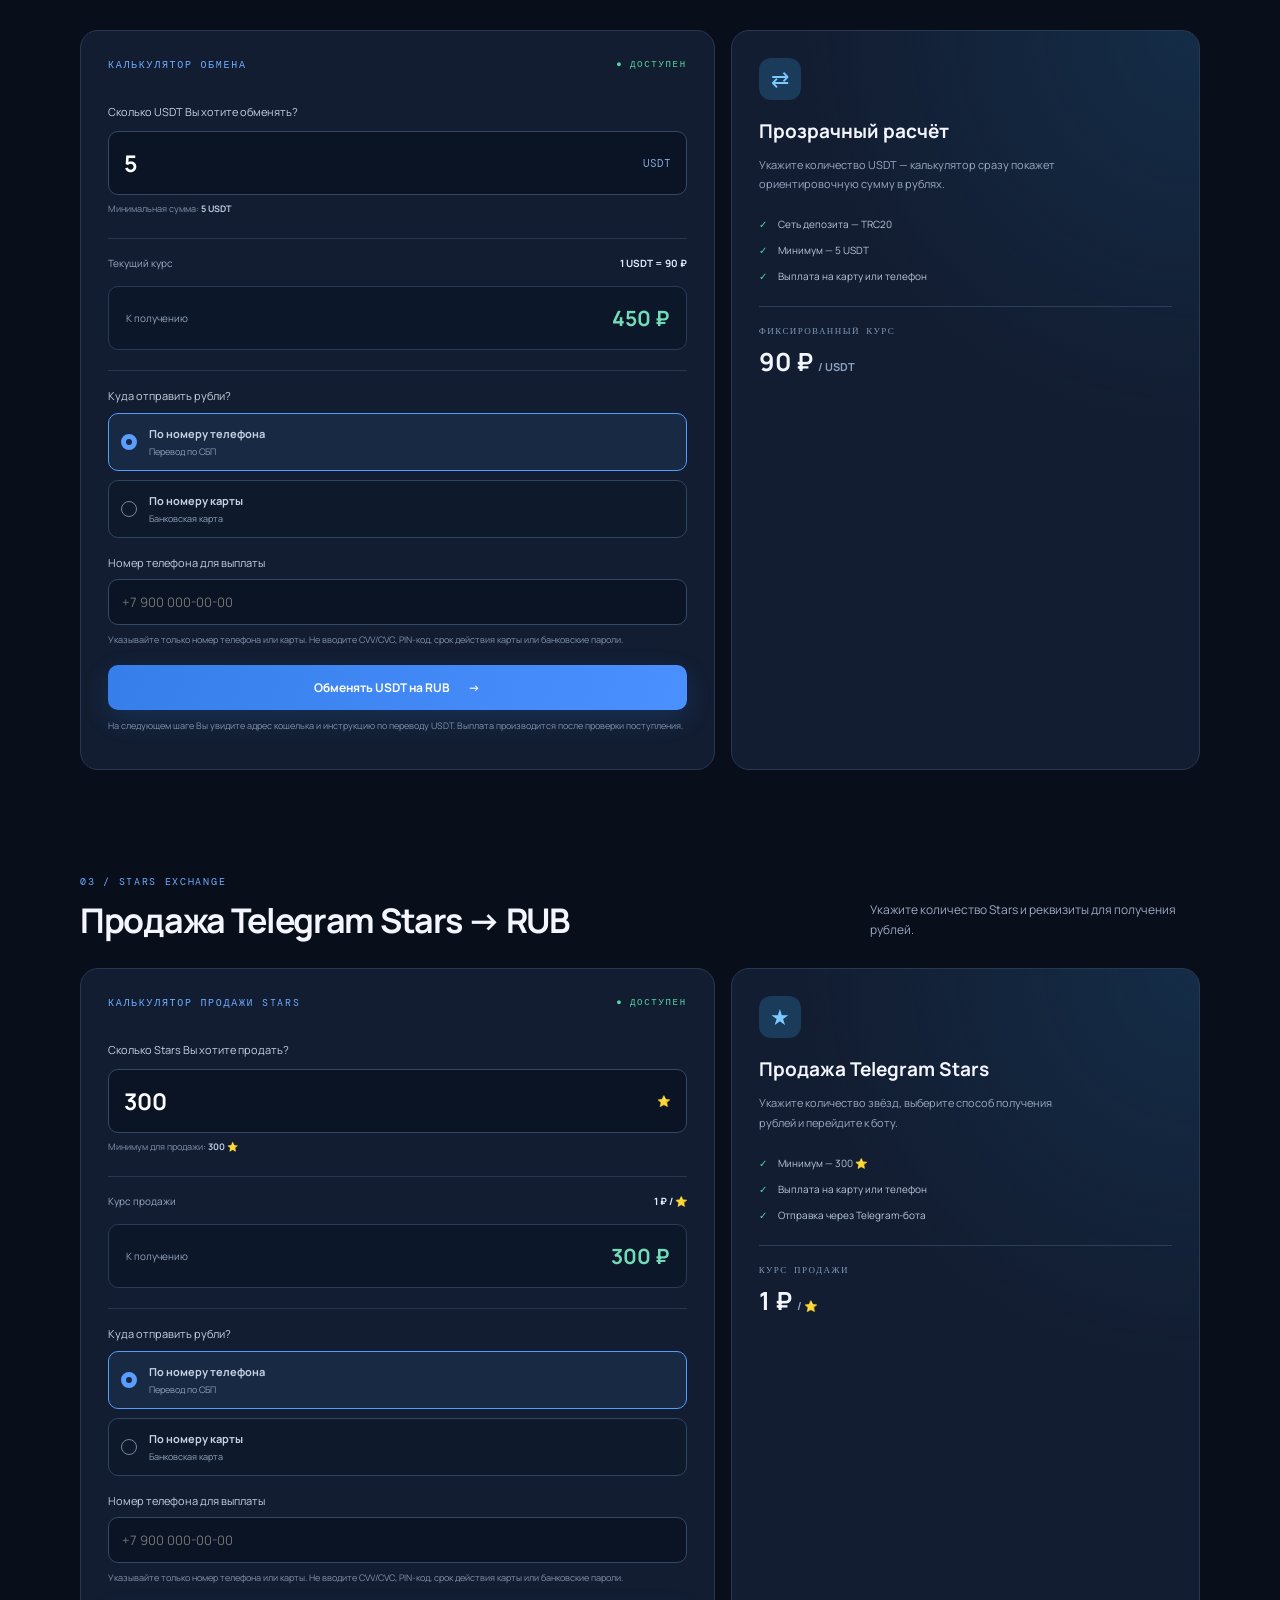
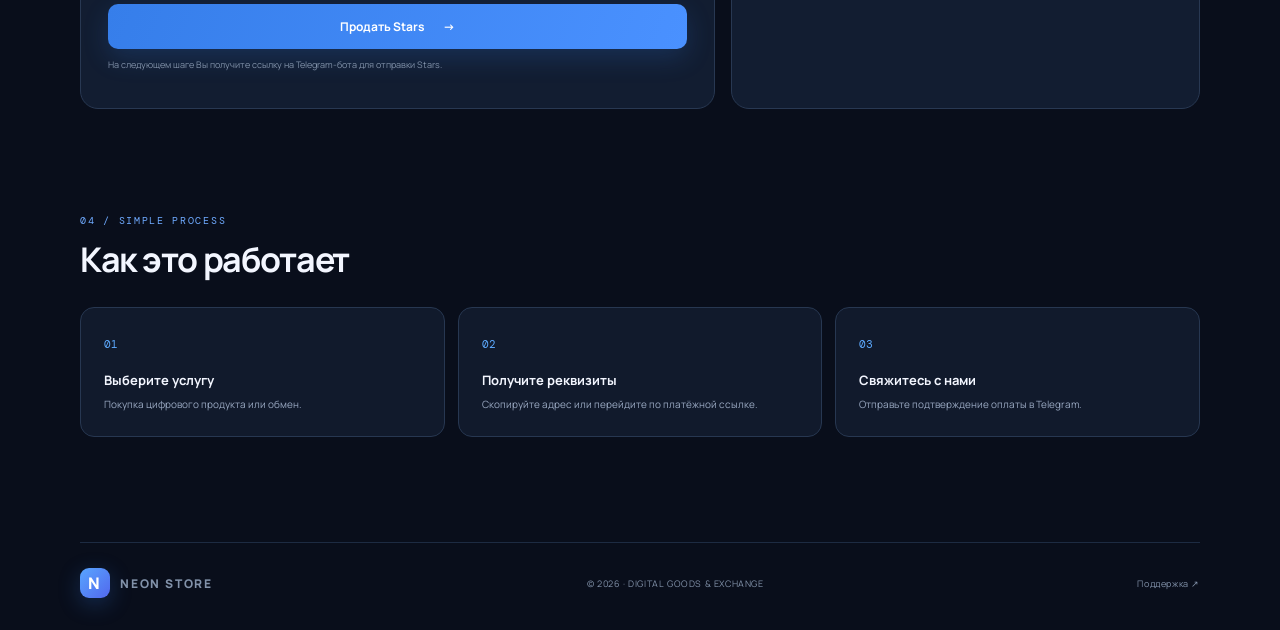
==== commit d37325fb: "Add files via upload" ====
--- a/index.html
+++ b/index.html
@@ -51,17 +51,17 @@
     <section id="store" class="section">
       <div class="section-head"><div><div class="eyebrow">01 / DIGITAL STORE</div><h2>Магазин</h2></div><p>Выберите удобный способ оплаты и получите необходимые реквизиты.</p></div>
       <article class="product-card">
-        <div class="product-visual"><div class="product-glow"></div><div class="product-window"><div class="window-dots"><i></i><i></i><i></i></div><div class="window-code"><span>01</span> SYSTEM READY<br><span>02</span> MODULE LOADED<br><span>03</span> ACCESS GRANTED</div><div class="window-chip">PREMIUM MOD</div></div><div class="product-stamp">DIGITAL<br>PRODUCT</div></div>
+        <div class="product-visual"><video class="product-demo-video" controls playsinline preload="metadata" aria-label="Видео-демонстрация мода NeuroGram"><source src="1119(1).mp4" type="video/mp4">Ваш браузер не поддерживает воспроизведение видео.</video><div class="product-stamp">NEUROGRAM<br>DEMO</div></div>
         <div class="product-info">
-          <div class="product-tag">ЦИФРОВОЙ ПРОДУКТ</div>
+          <div class="product-tag">МОД НА ТЕЛЕГРАМ</div>
           <h3 data-product-name>NeuroGram</h3>
-          <p class="product-description">Снятие спамблока с аккаунта<br>VPN прямо в Telegram<br>Мод запускается и работает без VPN</p>
+          <ul class="product-description"><li>Снятие спамблока с аккаунта</li><li>VPN прямо в Telegram</li><li>Мод запускается и работает без VPN</li></ul>
           <div class="price-row"><strong>5 <small>USDT</small></strong><span>или</span><strong>300 <small>⭐</small></strong></div>
           <div class="payment-options">
             <button class="pay-option" id="product-usdt-pay"><span class="pay-icon usdt">₮</span><span><b>Оплатить USDT</b><small>Сеть TRC20</small></span><em>→</em></button>
             <button class="pay-option" data-pay="stars"><span class="pay-icon stars">★</span><span><b>Оплатить Stars</b><small>Telegram Stars</small></span><em>→</em></button>
           </div>
-          <div class="fineprint">После отправки USDT укажите TXID на странице оплаты. До подключения автоматической проверки подтверждение и выдача ключа выполняются вручную.</div>
+          <div class="fineprint">После отправки USDT нажмите «Отправил». Проверка платежа и выдача ключа выполняются после подтверждения перевода.</div>
         </div>
       </article>
     </section>
--- a/style.css
+++ b/style.css
@@ -70,3 +70,17 @@
 .txid-entry .btn{margin-top:12px}
 .txid-entry .small-muted{font-size:10px;line-height:1.65;color:#9eafc8;margin:12px 0 0}
 .btn:disabled{opacity:.45;cursor:not-allowed}
+
+
+/* NeuroGram demo video and highlighted product benefits */
+.product-demo-video{position:relative;z-index:1;display:block;width:100%;height:100%;min-height:365px;object-fit:contain;background:#050a14;border:1px solid #2d4568;border-radius:12px;box-shadow:0 18px 48px #0007}
+.product-visual{padding:22px;}
+.product-stamp{z-index:2;pointer-events:none;background:#0b1628cc;border:1px solid #4b9df0;border-radius:7px;padding:8px 10px;color:#9bcaff;font:9px 'DM Mono',monospace;letter-spacing:1.2px}
+.product-description{list-style:none;padding:0;margin:14px 0 20px;display:grid;gap:9px;color:#d9e8ff;font-size:14px;font-weight:700;line-height:1.6}
+.product-description li{position:relative;padding:10px 13px 10px 37px;border:1px solid #31527a;border-radius:9px;background:linear-gradient(100deg,#18365a99,#12223a99);box-shadow:inset 3px 0 #55a5ff,0 5px 18px #0002}
+.product-description li:before{content:'✓';position:absolute;left:13px;top:10px;color:#62ddb2;font-weight:800}
+.product-tag{color:#70c6ff;font-weight:700}
+.txid-entry{margin-top:18px;padding-top:16px;border-top:1px solid #283750}
+.txid-entry .btn{margin-top:0}
+.txid-entry .small-muted{font-size:10px;line-height:1.65;color:#9eafc8;margin:12px 0 0}
+@media(max-width:760px){.product-visual{padding:14px;min-height:255px}.product-demo-video{min-height:225px}.product-description{font-size:13px}}
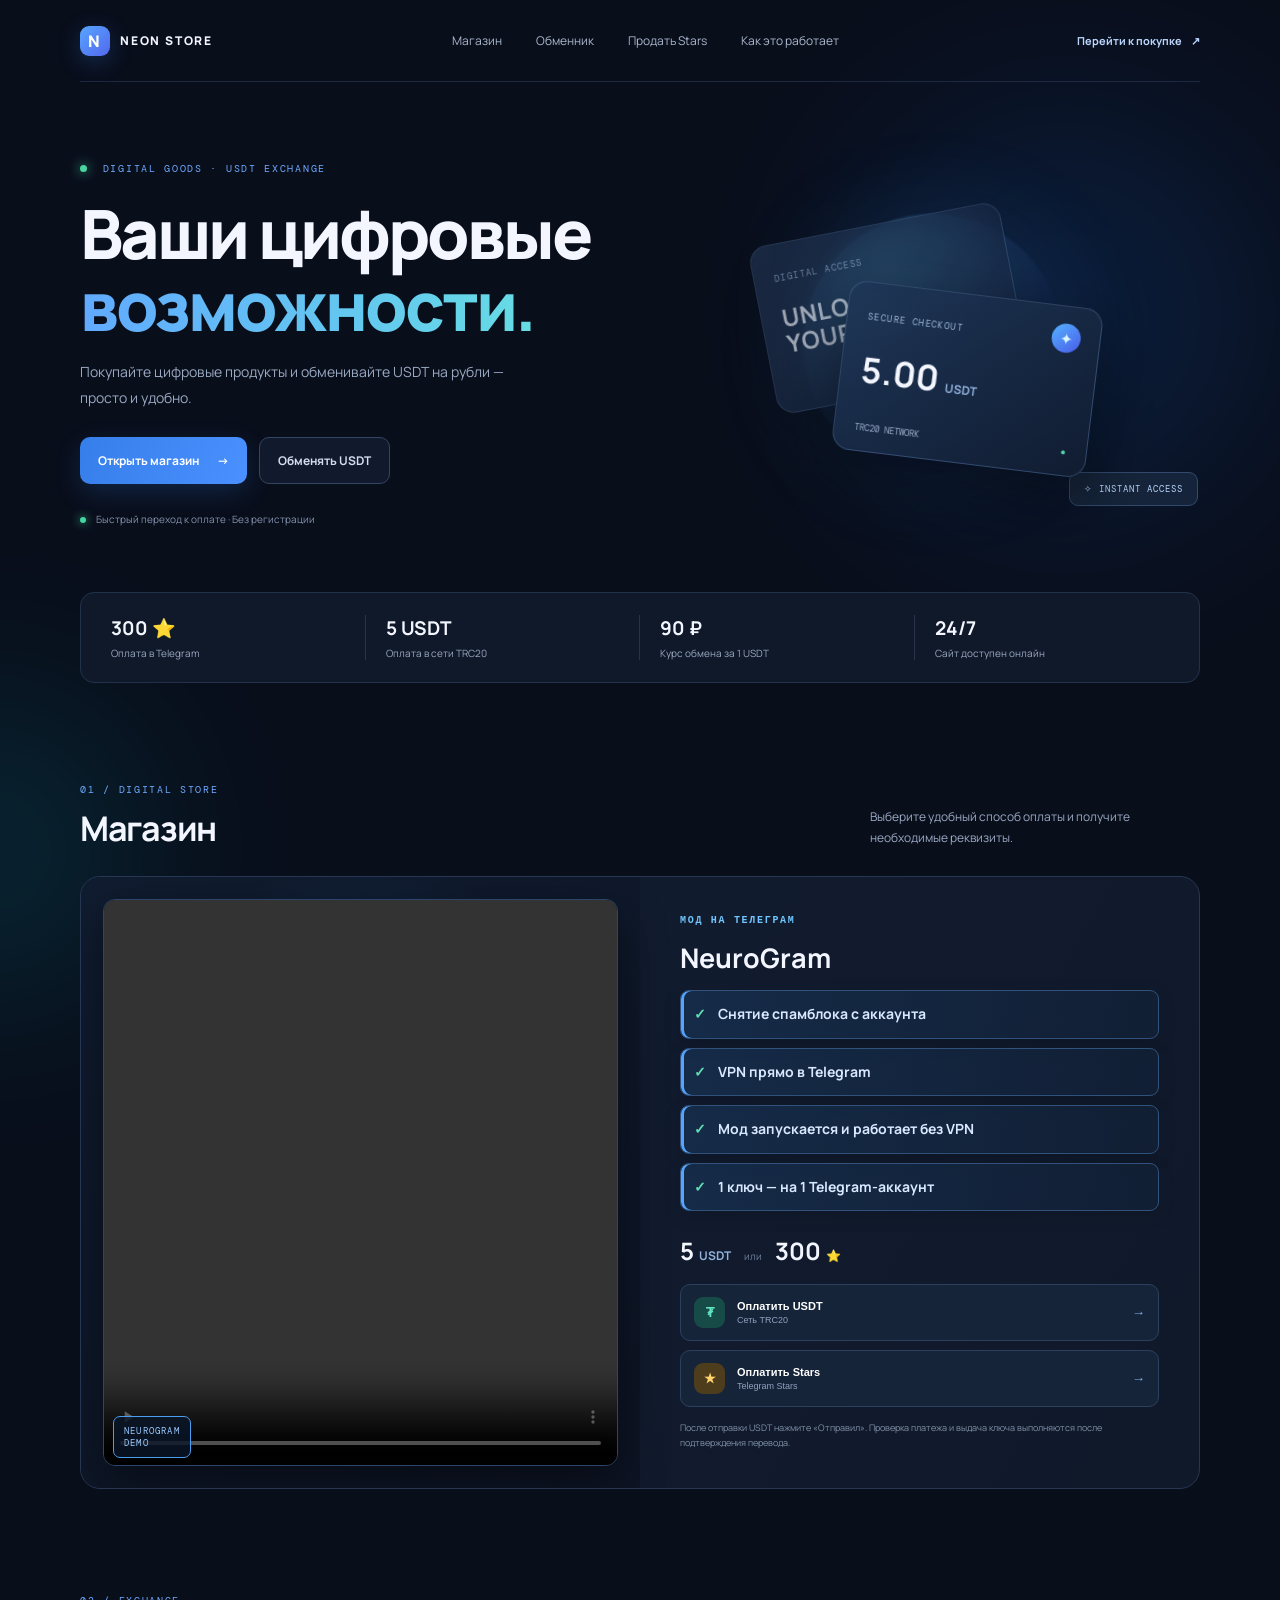
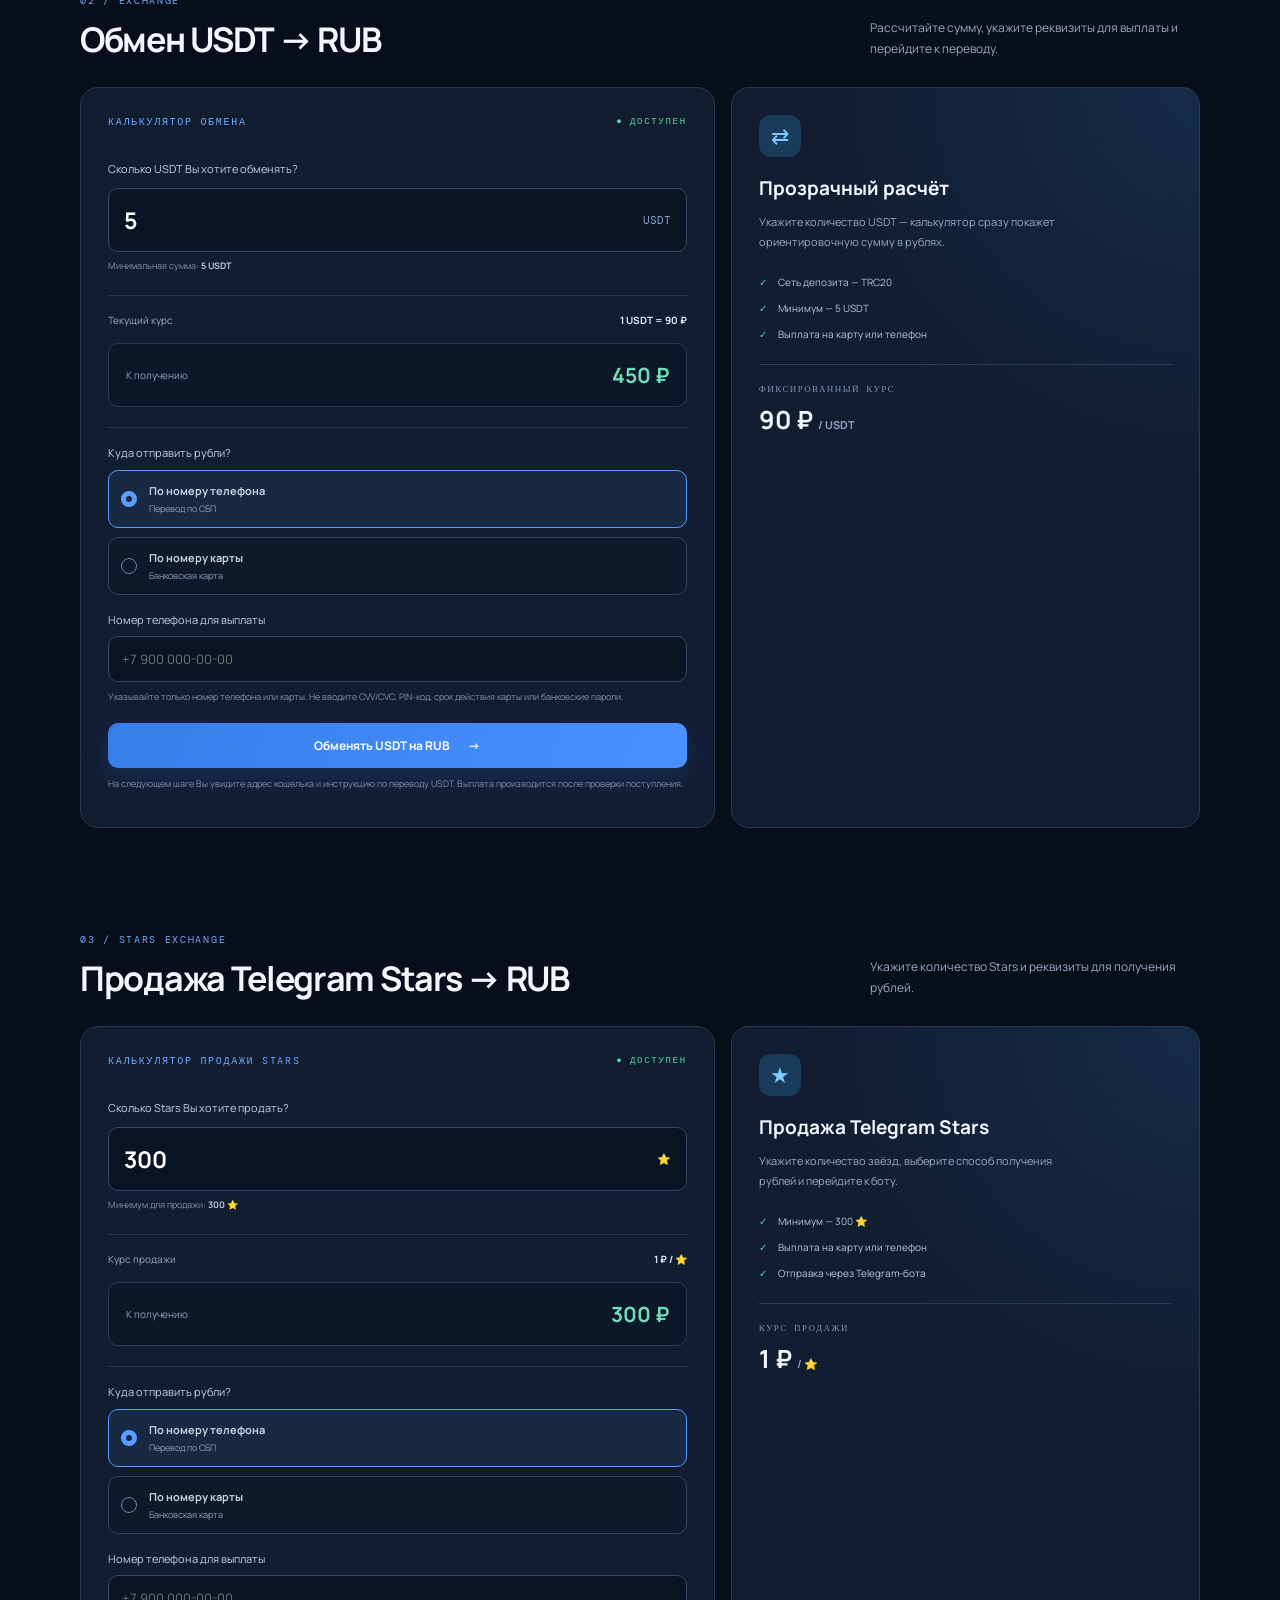
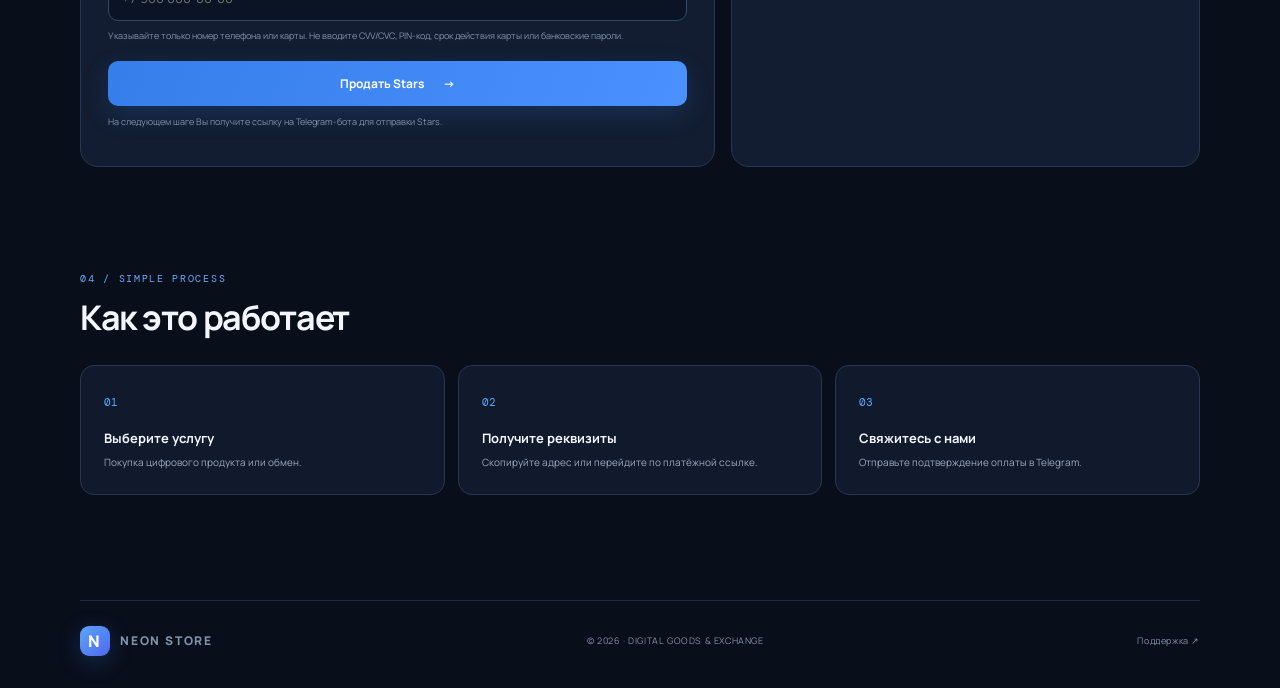
==== commit 9e431f5b: "Add files via upload" ====
--- a/index.html
+++ b/index.html
@@ -55,7 +55,7 @@
         <div class="product-info">
           <div class="product-tag">МОД НА ТЕЛЕГРАМ</div>
           <h3 data-product-name>NeuroGram</h3>
-          <ul class="product-description"><li>Снятие спамблока с аккаунта</li><li>VPN прямо в Telegram</li><li>Мод запускается и работает без VPN</li></ul>
+          <ul class="product-description"><li>Снятие спамблока с аккаунта</li><li>VPN прямо в Telegram</li><li>Мод запускается и работает без VPN</li><li>1 ключ — на 1 Telegram-аккаунт</li></ul>
           <div class="price-row"><strong>5 <small>USDT</small></strong><span>или</span><strong>300 <small>⭐</small></strong></div>
           <div class="payment-options">
             <button class="pay-option" id="product-usdt-pay"><span class="pay-icon usdt">₮</span><span><b>Оплатить USDT</b><small>Сеть TRC20</small></span><em>→</em></button>
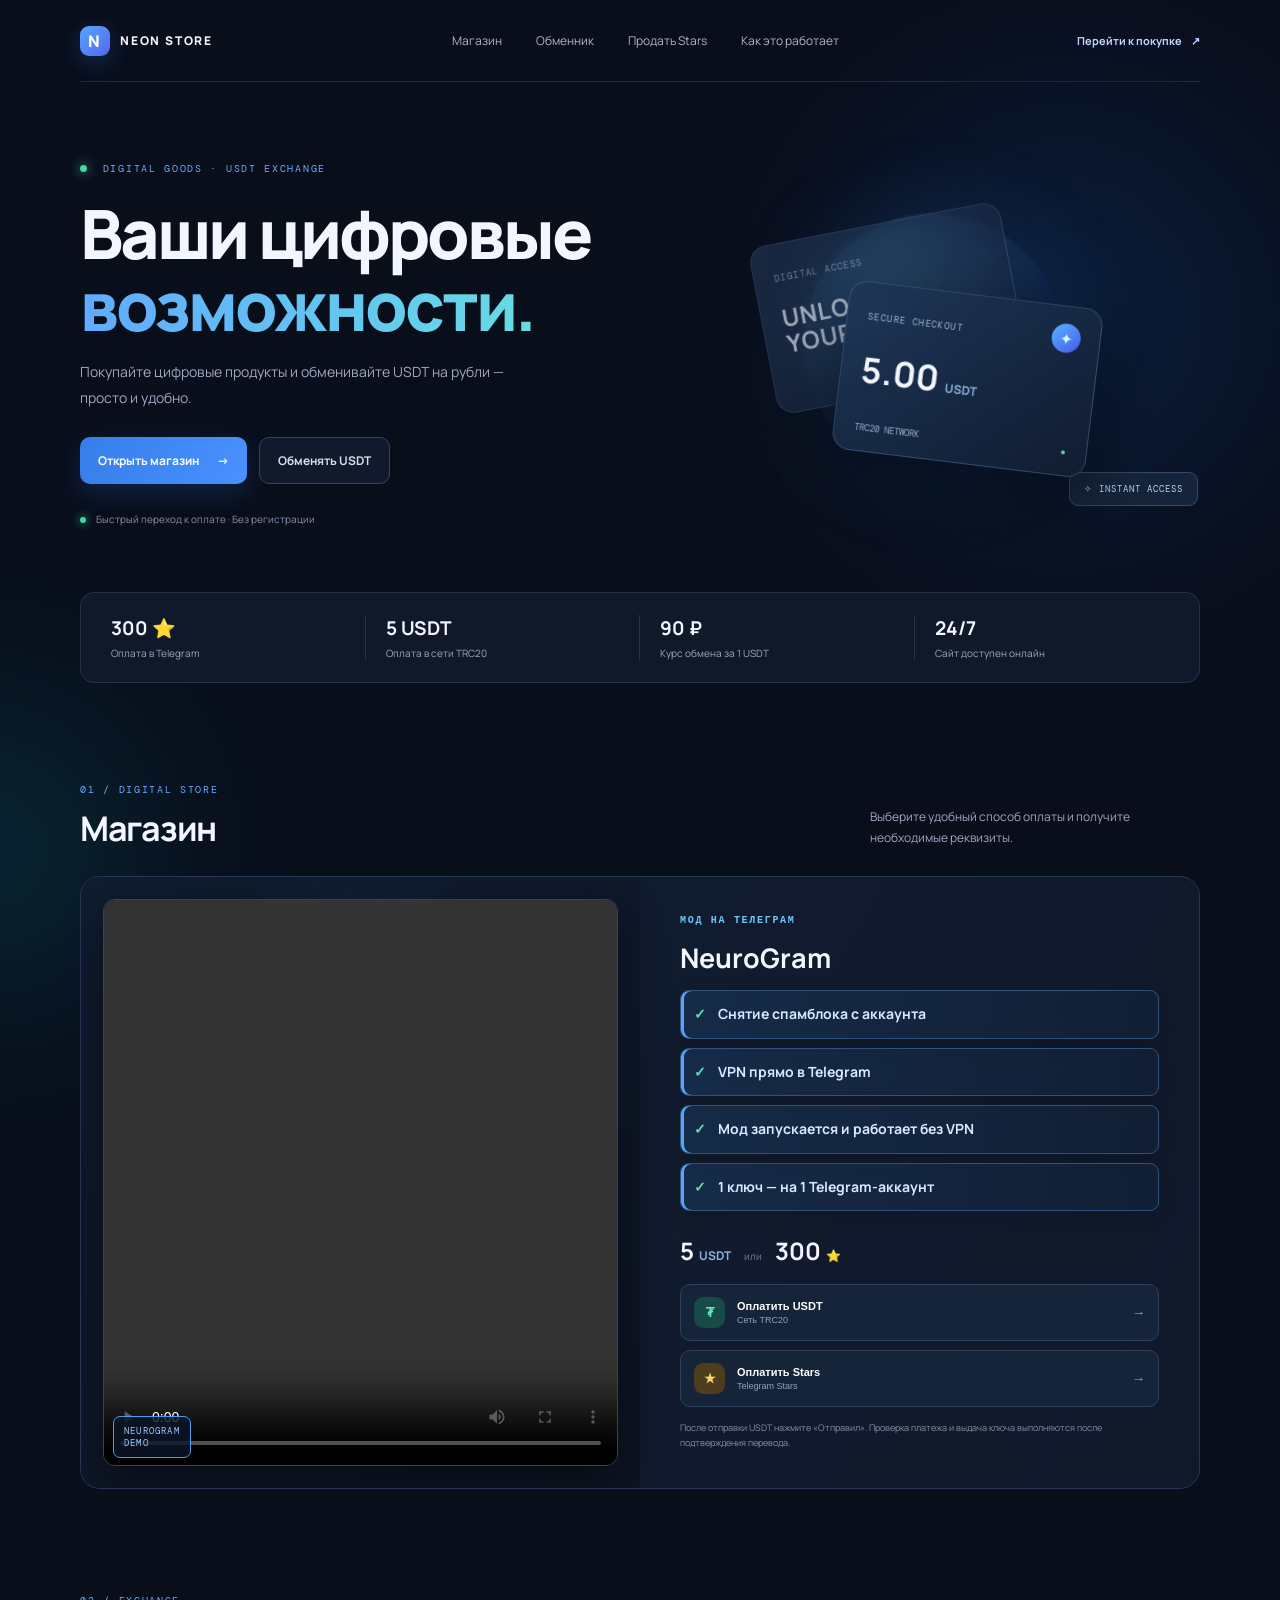
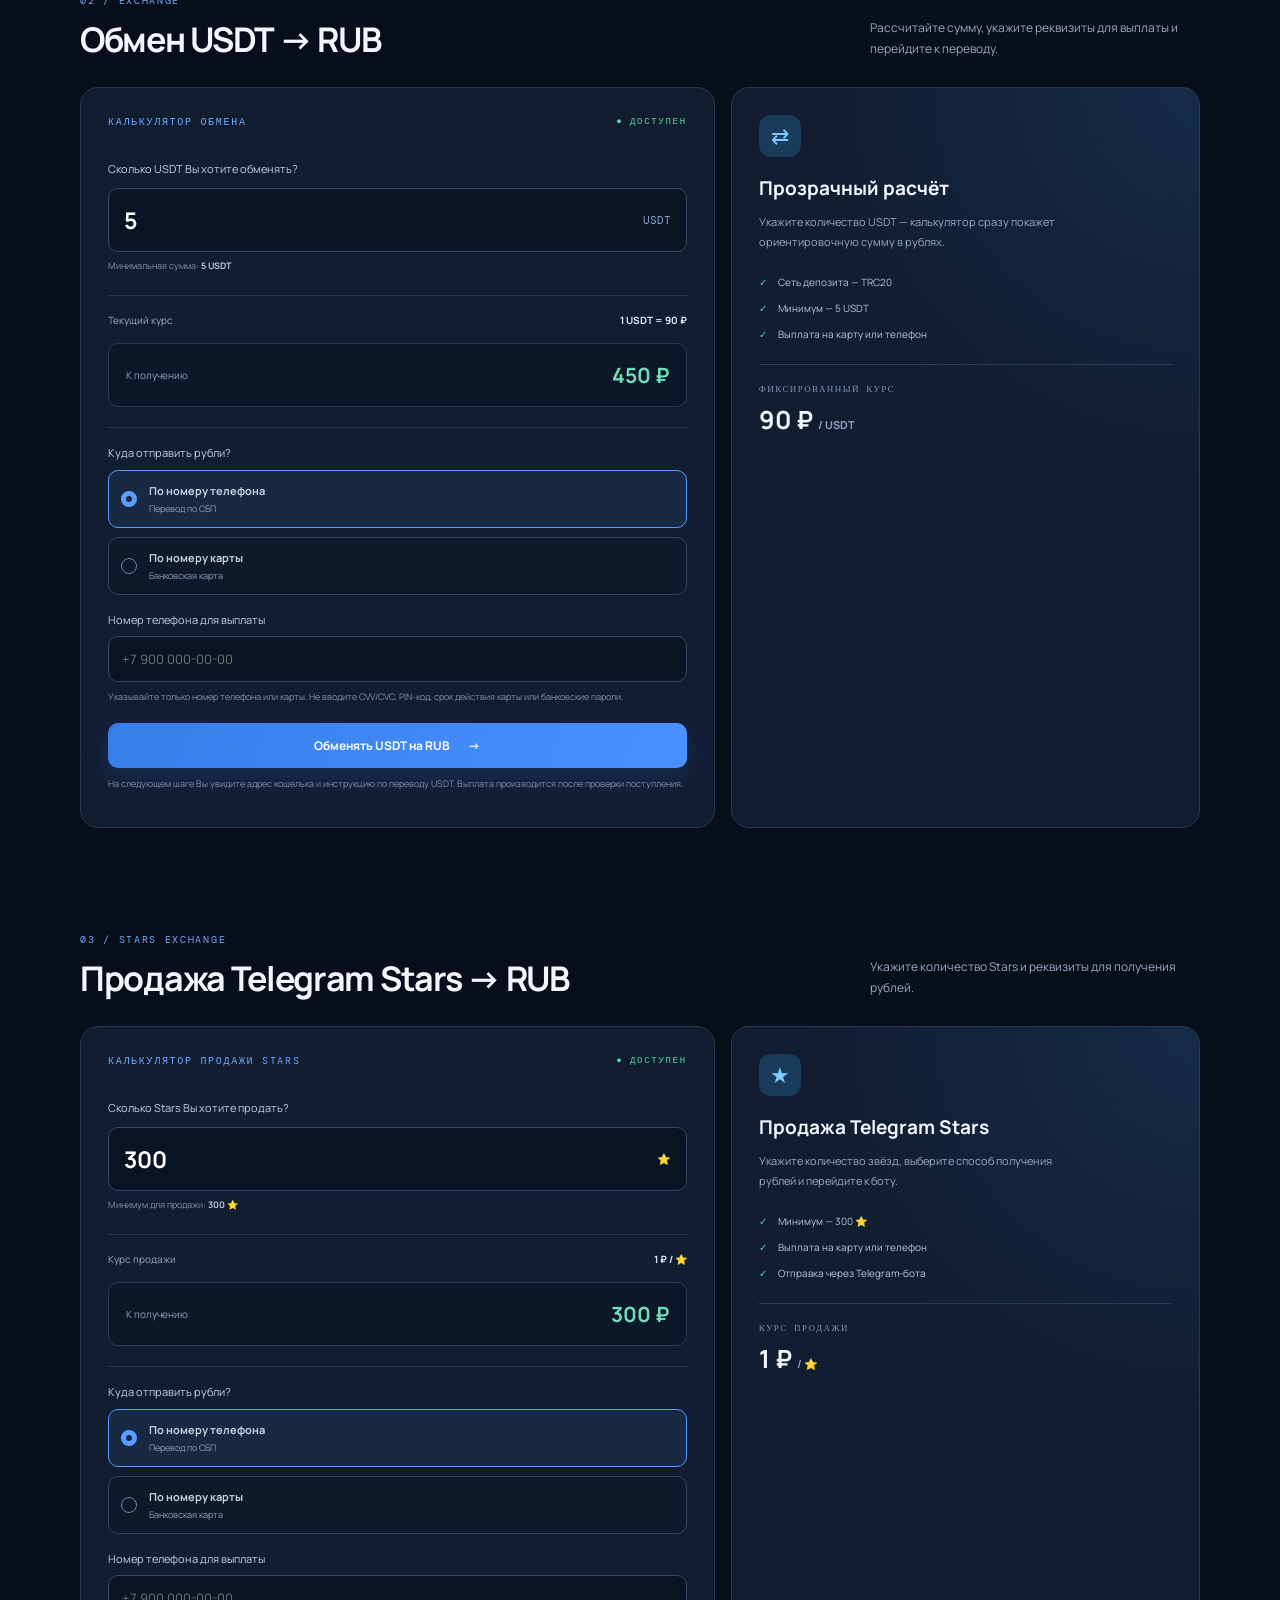
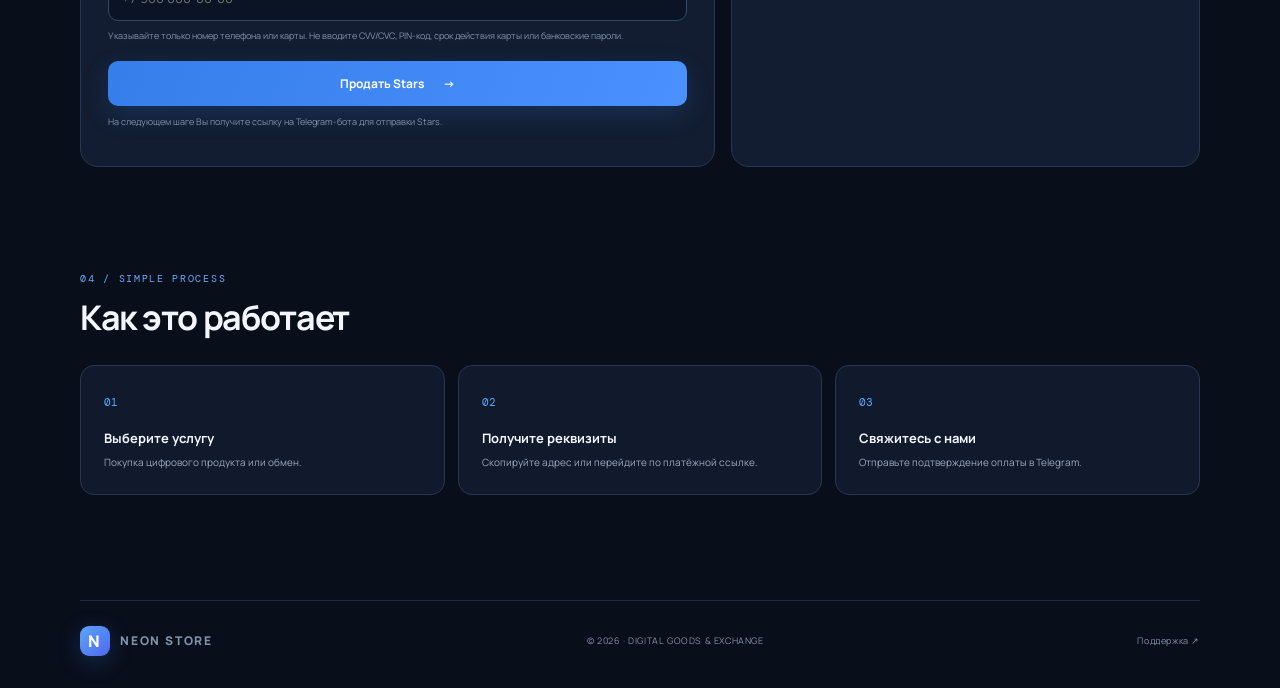
==== commit d8393d82: "Add files via upload" ====
--- a/index.html
+++ b/index.html
@@ -6,7 +6,7 @@
   <meta name="theme-color" content="#0b1020">
   <meta name="description" content="Магазин цифровых товаров и обмен USDT на RUB">
   <title>Магазин и обменник</title>
-  <link rel="stylesheet" href="style.css">
+  <link rel="stylesheet" href="style.css?v=14">
 </head>
 <body>
   <div class="ambient ambient-one"></div><div class="ambient ambient-two"></div>
@@ -160,7 +160,7 @@
     <p class="modal-warning">Важно: перевод выполняется вручную. Перед отправкой средств внимательно проверьте сеть, сумму и адрес.</p>
   </dialog>
   <div id="toast" class="toast" role="status"></div>
-  <script src="config.js"></script>
-  <script src="app.js"></script>
+  <script src="config.js?v=14"></script>
+  <script src="app.js?v=14"></script>
 </body>
 </html>
--- a/style.css
+++ b/style.css
@@ -84,3 +84,14 @@
 .txid-entry .btn{margin-top:0}
 .txid-entry .small-muted{font-size:10px;line-height:1.65;color:#9eafc8;margin:12px 0 0}
 @media(max-width:760px){.product-visual{padding:14px;min-height:255px}.product-demo-video{min-height:225px}.product-description{font-size:13px}}
+
+/* Payment actions, status feedback and bank picker */
+.gift-action + .gift-action { margin-top: 12px; }
+.payment-status { min-height: 0; margin: 12px 0 0; font-size: 13px; font-weight: 800; }
+.payment-status:empty { display: none; }
+.payment-status.checking { color: #f2c66d; }
+.payment-status.failed { color: #ff8585; }
+.bank-list { display:grid; grid-template-columns:repeat(2,minmax(0,1fr)); gap:10px; margin-top:16px; }
+.bank-option { min-height:48px; border:1px solid #304561; border-radius:10px; padding:12px 14px; background:#0e192b; color:#eaf2ff; text-align:left; font:600 12px Manrope,Arial,sans-serif; cursor:pointer; }
+.bank-option:hover,.bank-option:focus { border-color:#559cff; background:#172943; outline:none; }
+@media(max-width:600px){.bank-list{grid-template-columns:1fr}.gift-action + .gift-action{margin-top:10px}}
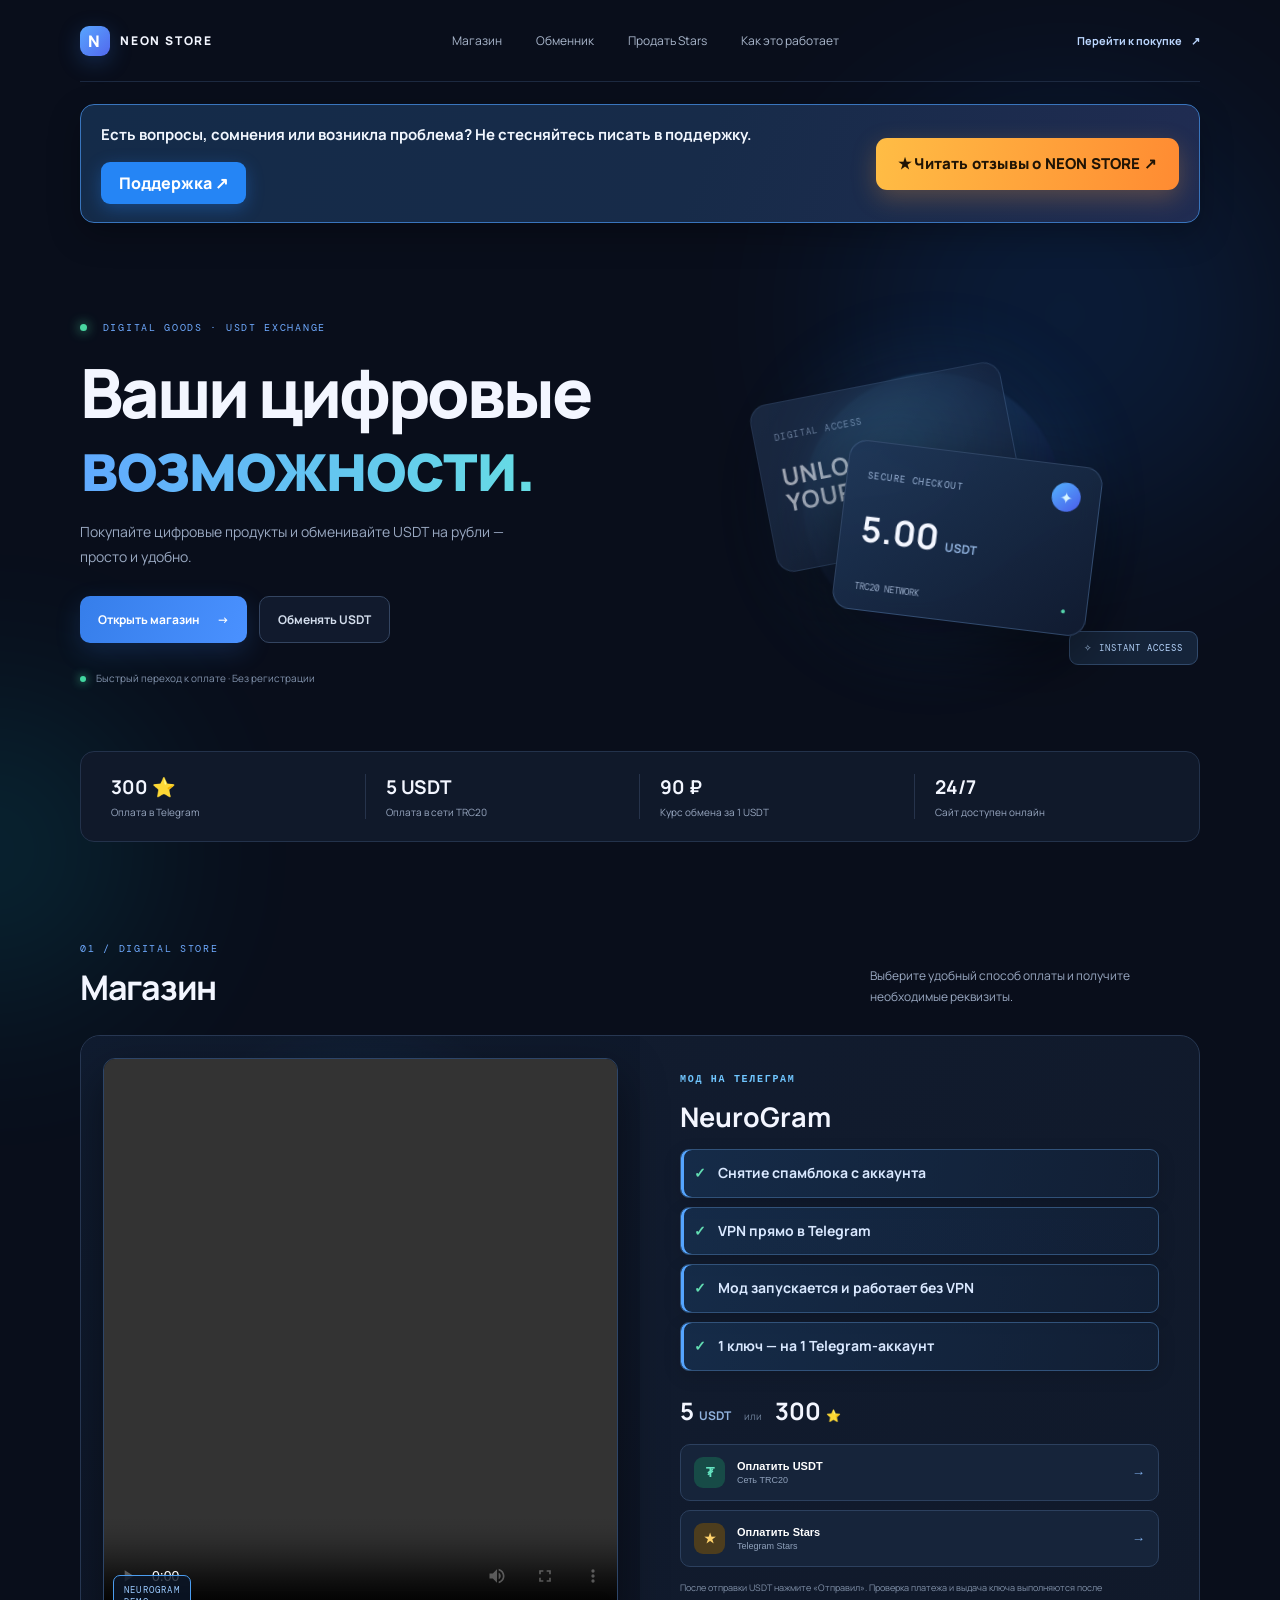
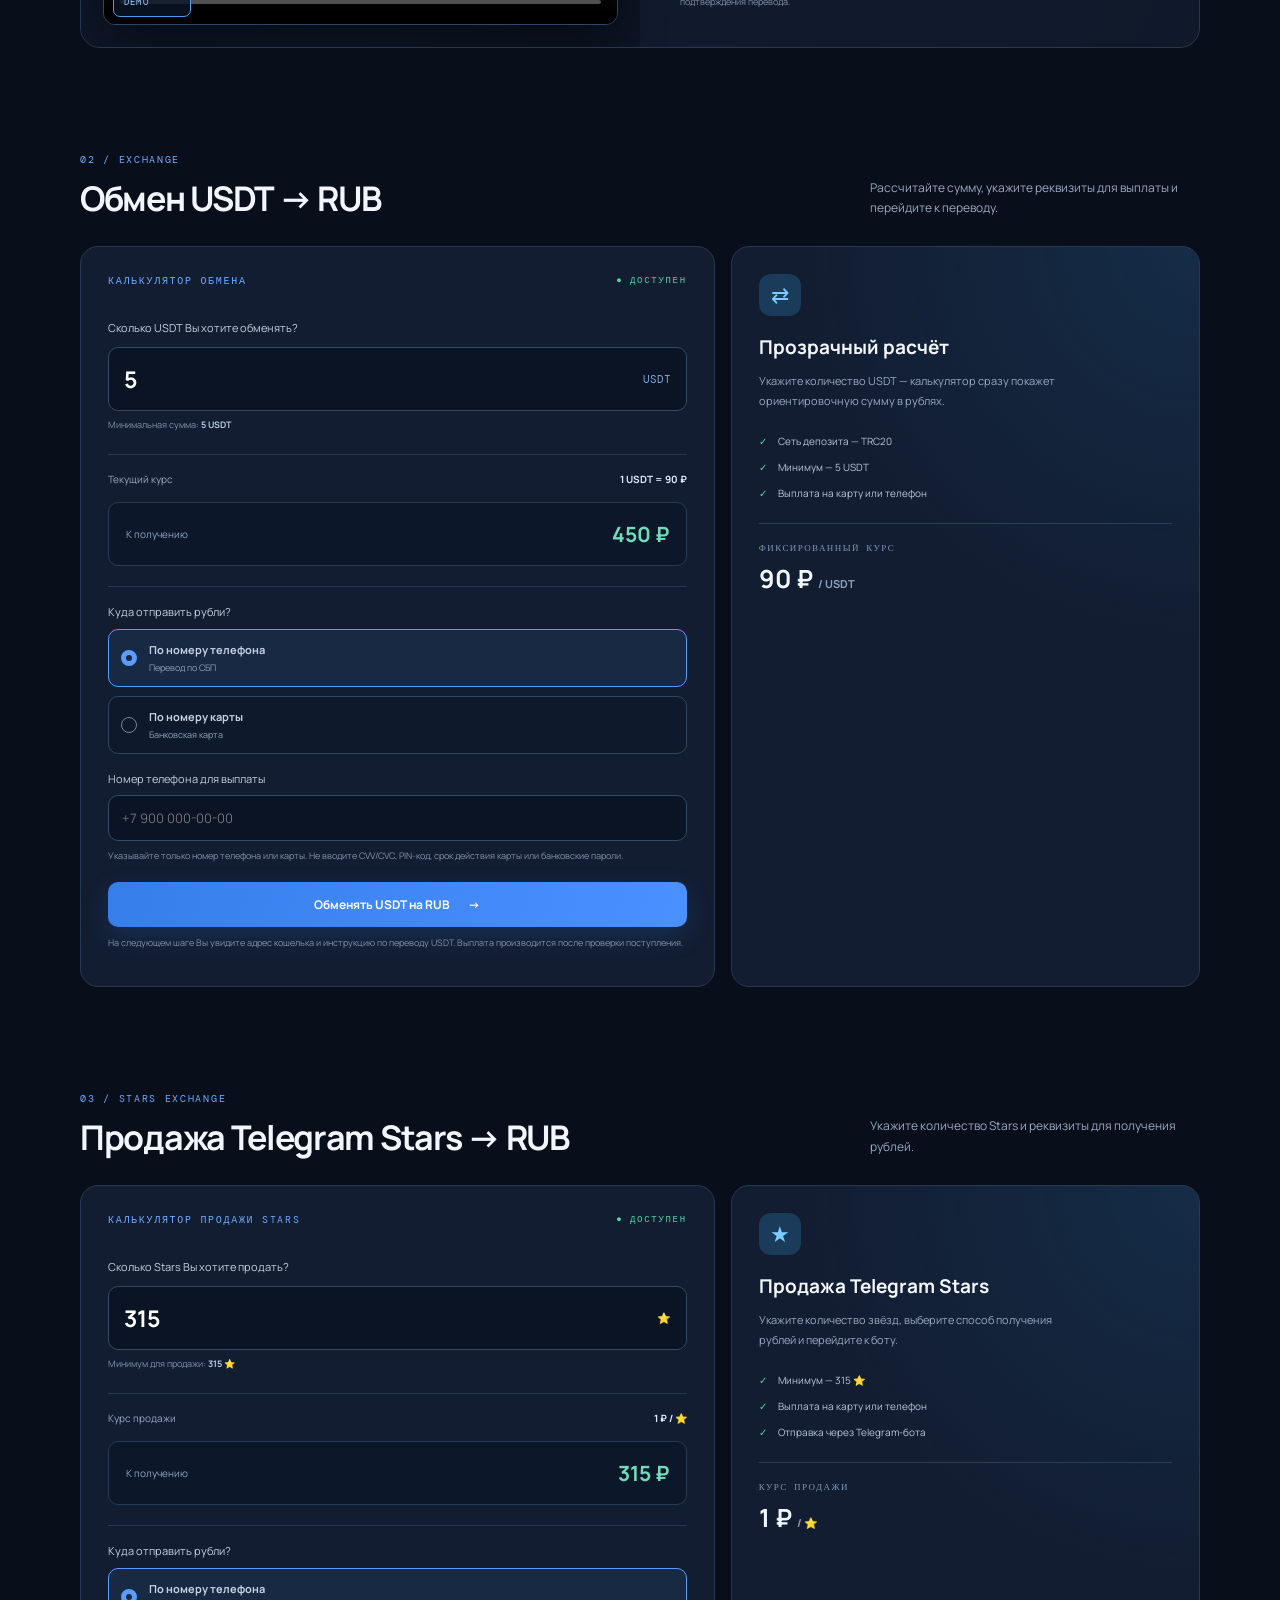
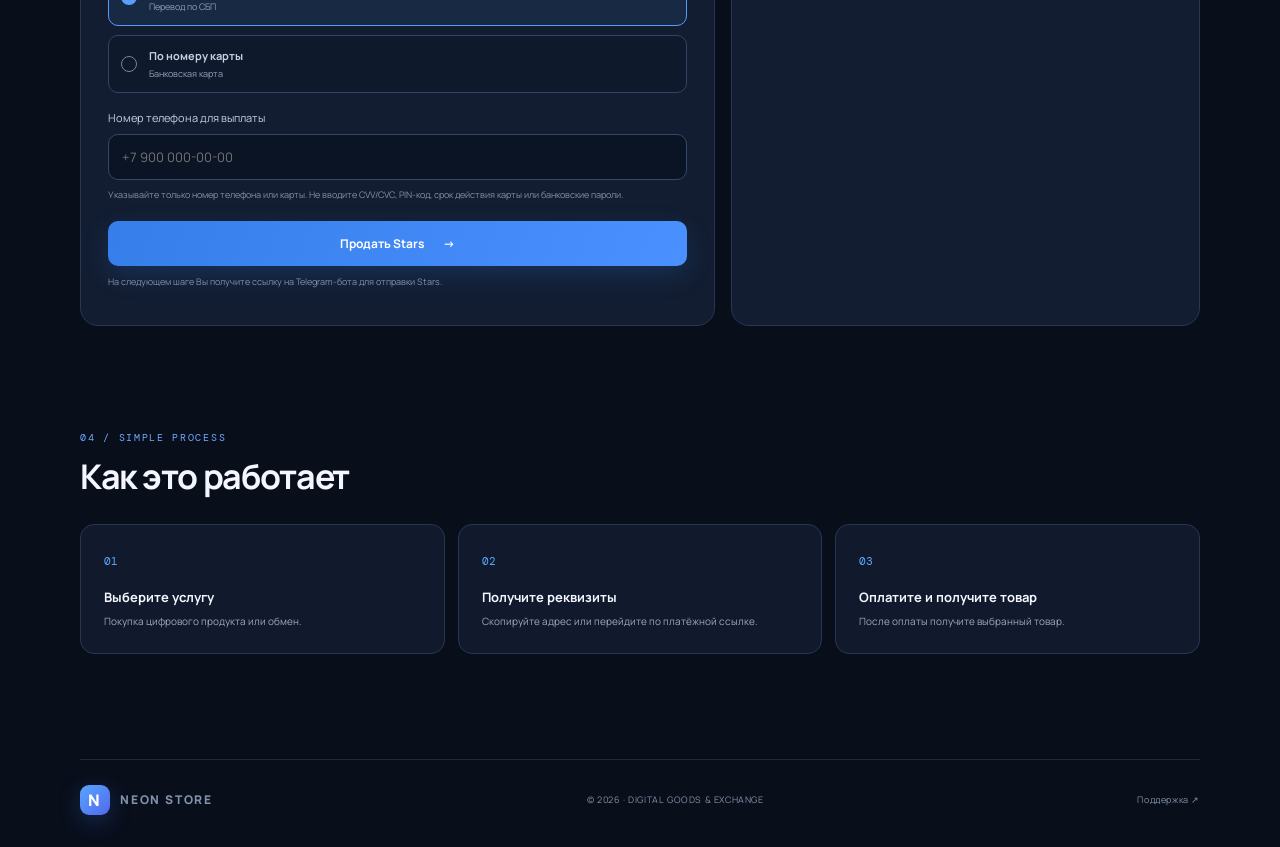
==== commit bbf4adfa: "Add files via upload" ====
--- a/index.html
+++ b/index.html
@@ -6,7 +6,7 @@
   <meta name="theme-color" content="#0b1020">
   <meta name="description" content="Магазин цифровых товаров и обмен USDT на RUB">
   <title>Магазин и обменник</title>
-  <link rel="stylesheet" href="style.css?v=14">
+  <link rel="stylesheet" href="style.css">
 </head>
 <body>
   <div class="ambient ambient-one"></div><div class="ambient ambient-two"></div>
@@ -20,6 +20,14 @@
     </nav>
     <a class="top-cta" href="#store">Перейти к покупке <span>↗</span></a>
   </header>
+
+  <section class="support-banner wrap" aria-label="Поддержка и отзывы">
+    <div class="support-banner-copy">
+      <strong>Есть вопросы, сомнения или возникла проблема? Не стесняйтесь писать в поддержку.</strong>
+      <a class="support-banner-link" href="https://t.me/SoftgameV4seller" target="_blank" rel="noopener">Поддержка ↗</a>
+    </div>
+    <a class="reviews-cta" href="https://t.me/OtziviRustSoft" target="_blank" rel="noopener">★ Читать отзывы о NEON STORE ↗</a>
+  </section>
 
   <main id="home" class="wrap">
     <section class="hero">
@@ -107,8 +115,8 @@
         <div class="exchange-panel">
           <div class="panel-top"><span>КАЛЬКУЛЯТОР ПРОДАЖИ STARS</span><span class="live-dot">● ДОСТУПЕН</span></div>
           <label for="stars-amount">Сколько Stars Вы хотите продать?</label>
-          <div class="amount-wrap"><input id="stars-amount" type="number" min="300" step="1" value="300"><span>⭐</span></div>
-          <div class="range-note">Минимум для продажи: <b>300 ⭐</b></div>
+          <div class="amount-wrap"><input id="stars-amount" type="number" min="315" step="5" value="315"><span>⭐</span></div>
+          <div class="range-note">Минимум для продажи: <b>315 ⭐</b></div>
           <div class="rate-line"><span>Курс продажи</span><b><span data-stars-rate>—</span> ₽ / ⭐</b></div>
           <div class="result-box"><span>К получению</span><strong id="stars-rub-result">Укажите курс</strong></div>
           <div class="payout-entry">
@@ -127,7 +135,7 @@
         <div class="exchange-side">
           <div class="side-icon">★</div><h3>Продажа Telegram Stars</h3>
           <p>Укажите количество звёзд, выберите способ получения рублей и перейдите к боту.</p>
-          <ul><li><span>✓</span> Минимум — 300 ⭐</li><li><span>✓</span> Выплата на карту или телефон</li><li><span>✓</span> Отправка через Telegram-бота</li></ul>
+          <ul><li><span>✓</span> Минимум — 315 ⭐</li><li><span>✓</span> Выплата на карту или телефон</li><li><span>✓</span> Отправка через Telegram-бота</li></ul>
           <div class="rate-badge"><span>КУРС ПРОДАЖИ</span><b><span data-stars-rate>—</span> ₽ <small>/ ⭐</small></b></div>
         </div>
       </div>
@@ -138,7 +146,7 @@
       <div class="steps">
         <div class="step"><span>01</span><b>Выберите услугу</b><p>Покупка цифрового продукта или обмен.</p></div>
         <div class="step"><span>02</span><b>Получите реквизиты</b><p>Скопируйте адрес или перейдите по платёжной ссылке.</p></div>
-        <div class="step"><span>03</span><b>Свяжитесь с нами</b><p>Отправьте подтверждение оплаты в Telegram.</p></div>
+        <div class="step"><span>03</span><b>Оплатите и получите товар</b><p>После оплаты получите выбранный товар.</p></div>
       </div>
     </section>
   </main>
@@ -160,7 +168,7 @@
     <p class="modal-warning">Важно: перевод выполняется вручную. Перед отправкой средств внимательно проверьте сеть, сумму и адрес.</p>
   </dialog>
   <div id="toast" class="toast" role="status"></div>
-  <script src="config.js?v=14"></script>
-  <script src="app.js?v=14"></script>
+  <script src="config.js"></script>
+  <script src="app.js"></script>
 </body>
 </html>
--- a/style.css
+++ b/style.css
@@ -95,3 +95,14 @@
 .bank-option { min-height:48px; border:1px solid #304561; border-radius:10px; padding:12px 14px; background:#0e192b; color:#eaf2ff; text-align:left; font:600 12px Manrope,Arial,sans-serif; cursor:pointer; }
 .bank-option:hover,.bank-option:focus { border-color:#559cff; background:#172943; outline:none; }
 @media(max-width:600px){.bank-list{grid-template-columns:1fr}.gift-action + .gift-action{margin-top:10px}}
+
+
+/* Top support and reviews banner */
+.support-banner{display:grid;grid-template-columns:1fr auto;gap:16px;align-items:center;margin-top:22px;margin-bottom:18px;padding:18px 20px;border:1px solid #3975bd;border-radius:14px;background:linear-gradient(110deg,#142b49 0%,#172b49 55%,#202c52 100%);box-shadow:0 12px 32px #0004}
+.support-banner-copy{display:flex;align-items:center;gap:16px;flex-wrap:wrap}
+.support-banner-copy strong{color:#f2f7ff;font-size:15px;line-height:1.55}
+.support-banner-link{display:inline-flex;align-items:center;justify-content:center;padding:10px 18px;border-radius:9px;background:#2585f5;color:#fff;font-weight:800;text-decoration:none;white-space:nowrap;box-shadow:0 5px 18px #2585f555}
+.support-banner-link:hover{background:#4599ff}
+.reviews-cta{display:flex;align-items:center;justify-content:center;min-height:52px;padding:12px 22px;border-radius:11px;background:linear-gradient(100deg,#ffbd45,#ff8b32);color:#201405;text-decoration:none;font-size:15px;font-weight:900;letter-spacing:.2px;box-shadow:0 8px 24px #ff9d3544;white-space:nowrap}
+.reviews-cta:hover{filter:brightness(1.08);transform:translateY(-1px)}
+@media(max-width:760px){.support-banner{grid-template-columns:1fr}.support-banner-copy{align-items:flex-start;flex-direction:column}.reviews-cta{width:100%;white-space:normal}.support-banner-copy strong{font-size:14px}}
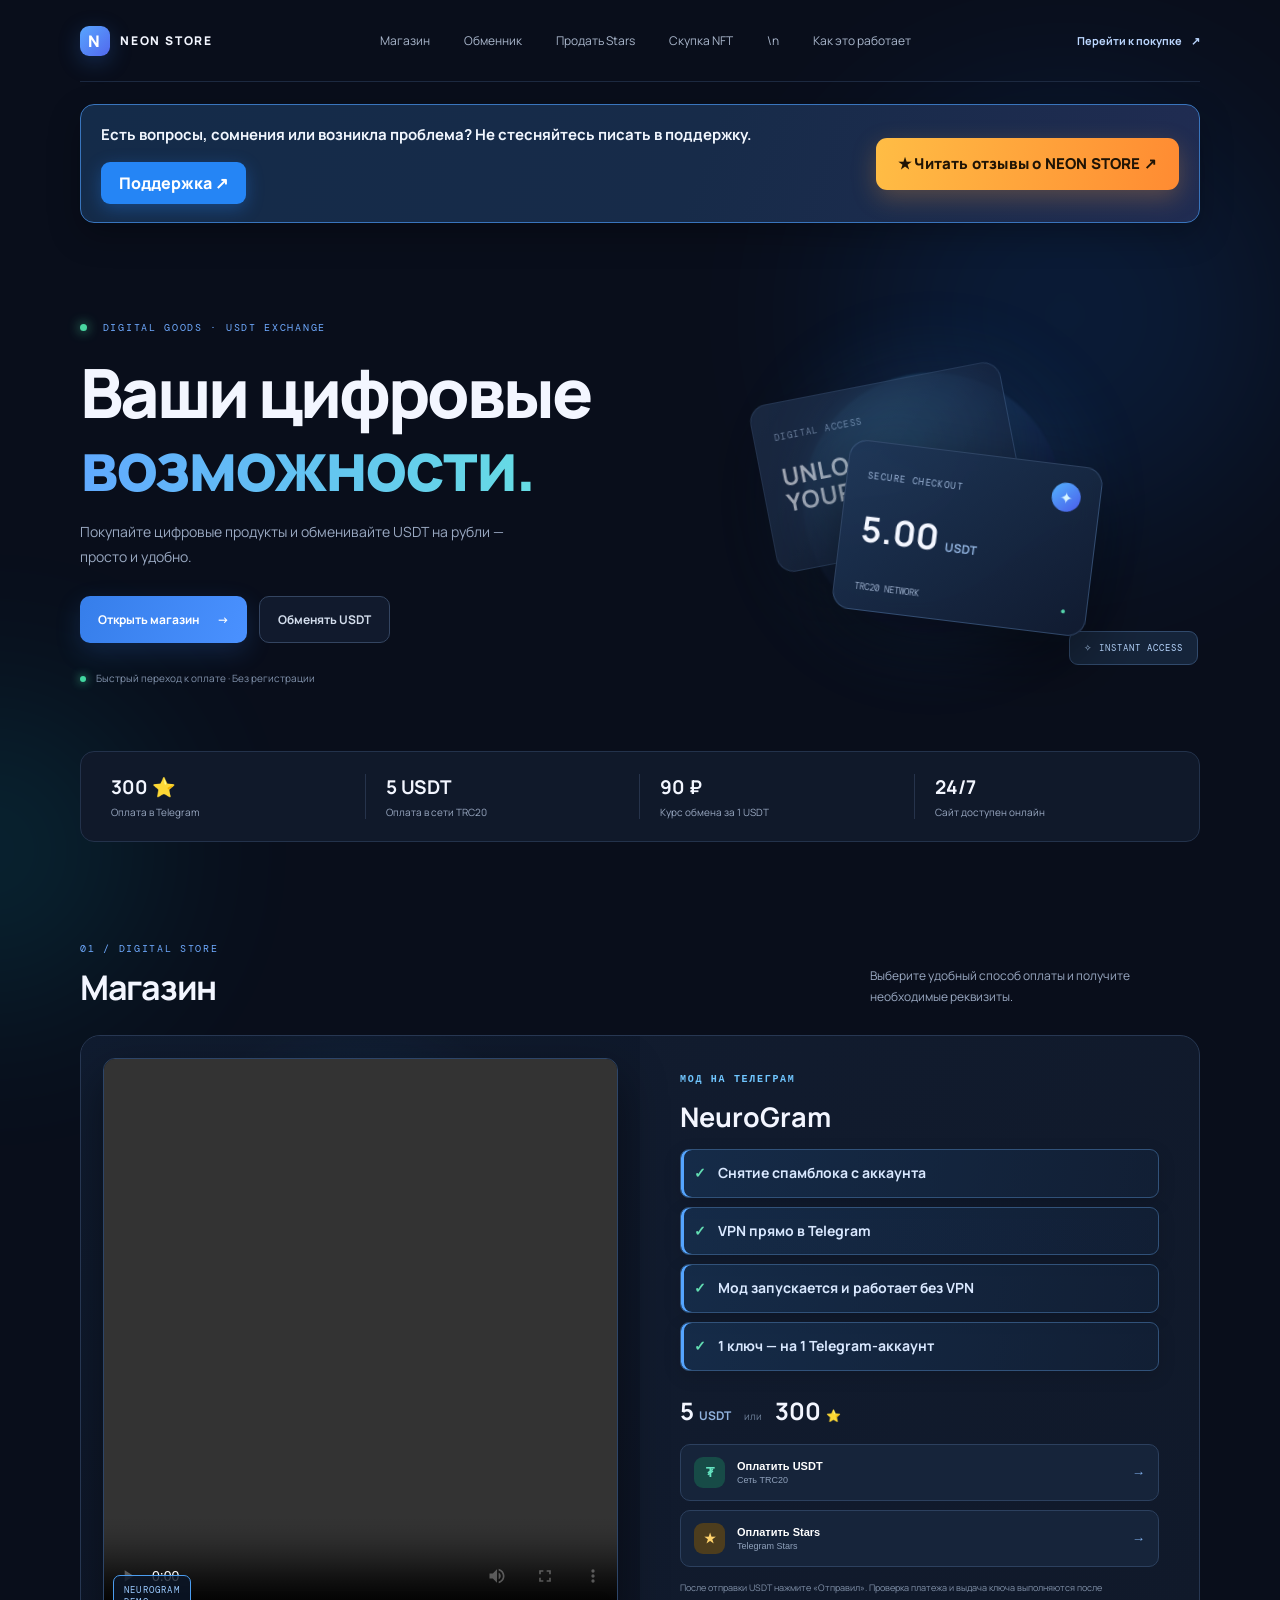
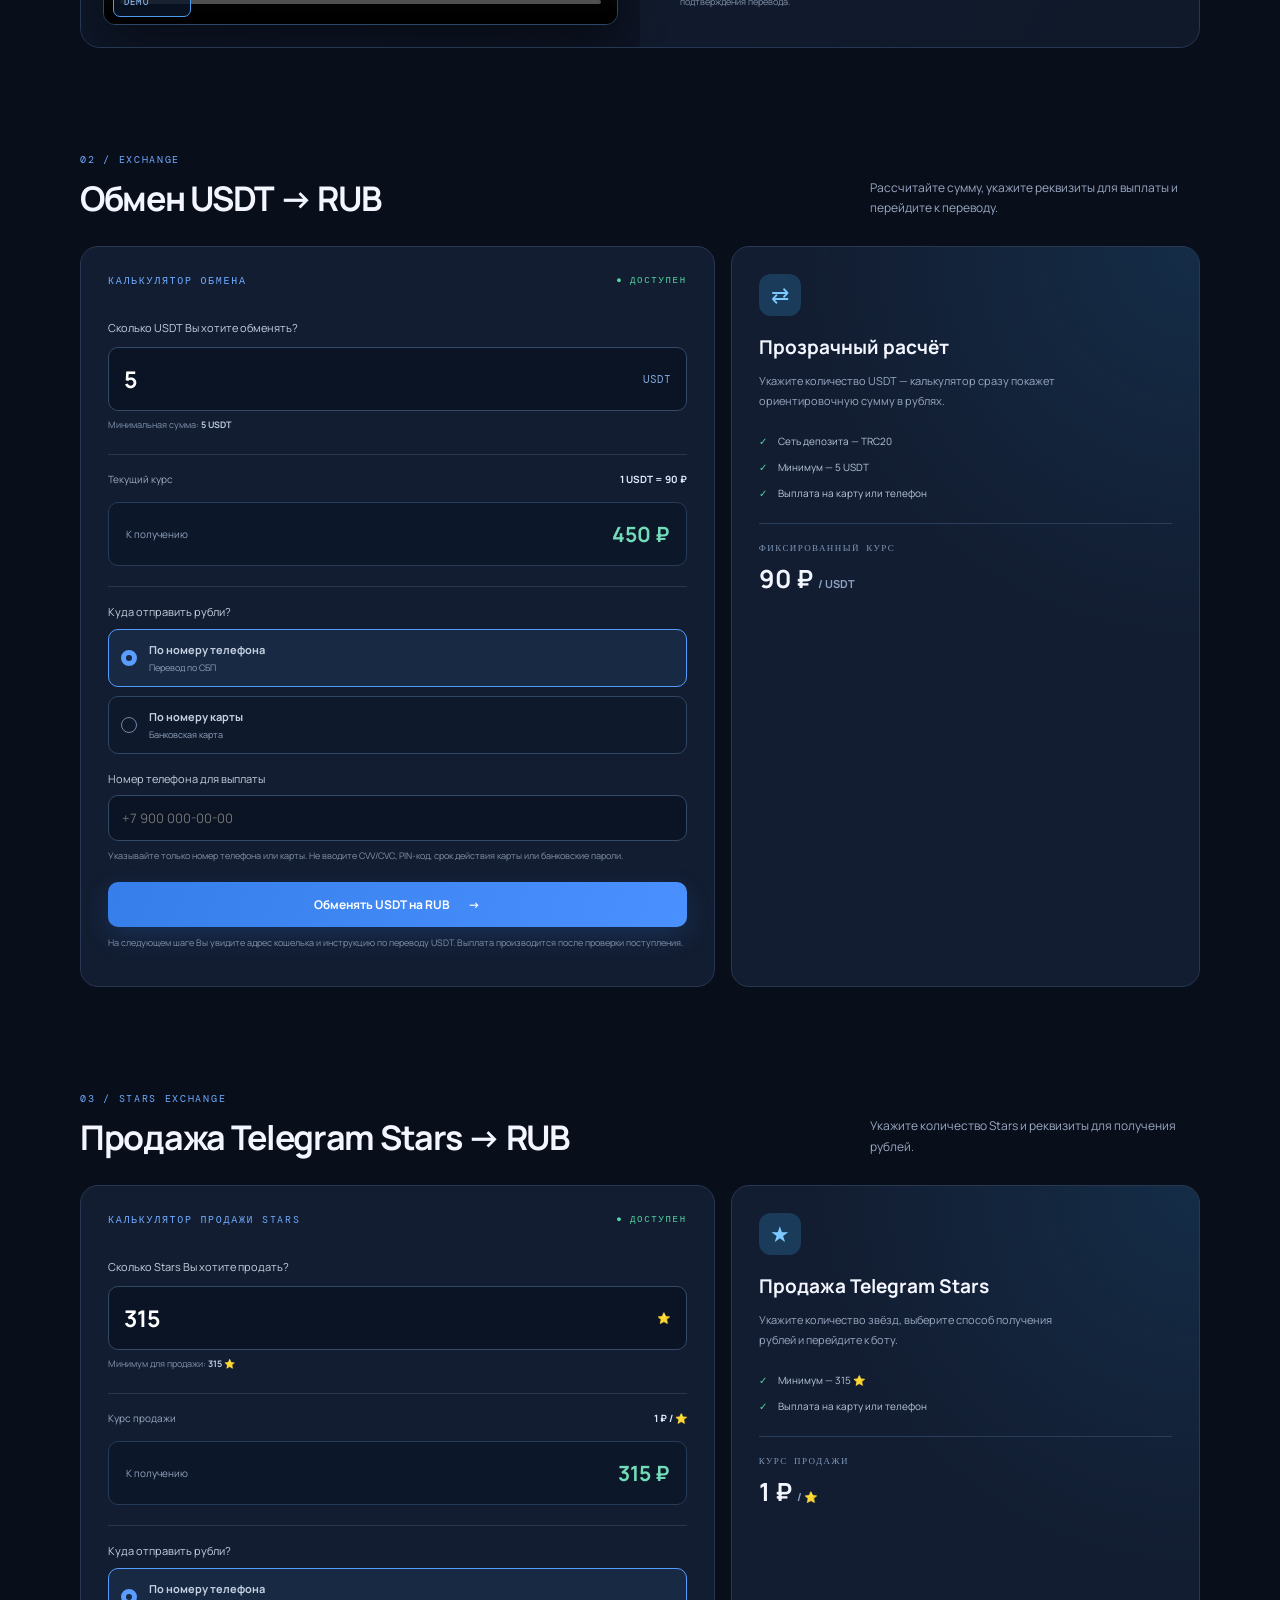
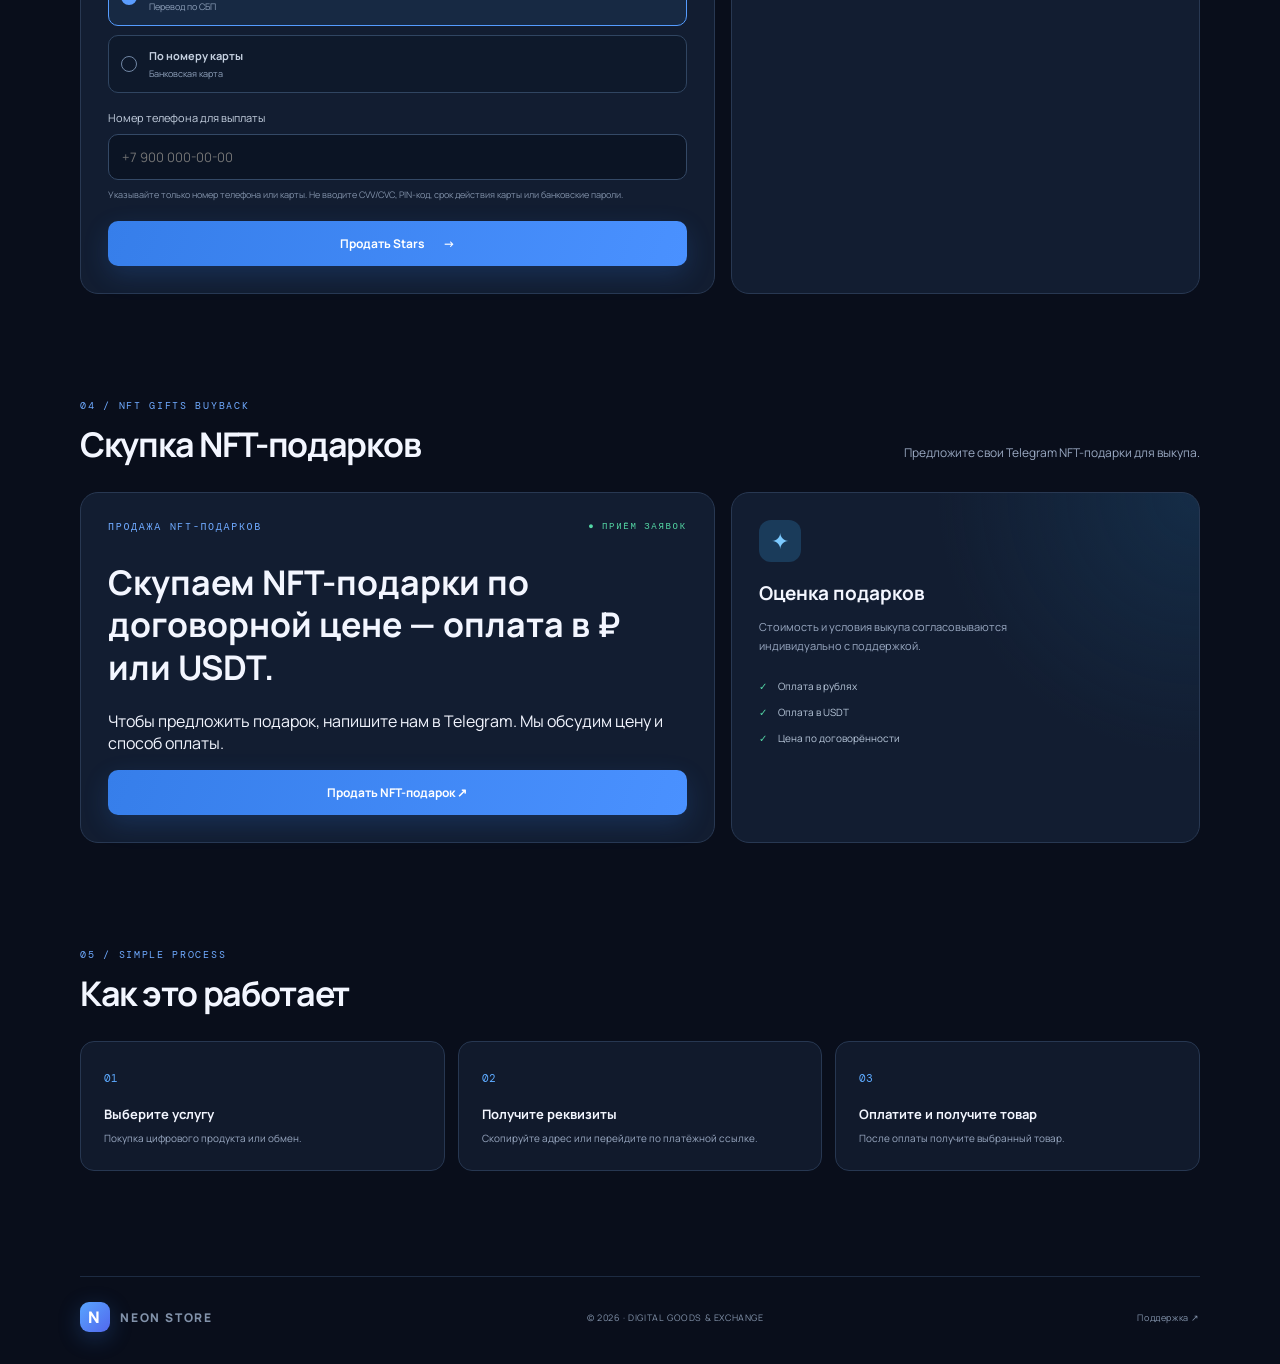
==== commit b5e54e35: "Add files via upload" ====
--- a/index.html
+++ b/index.html
@@ -16,7 +16,7 @@
       <a href="#store">Магазин</a>
       <a href="#exchange">Обменник</a>
       <a href="#stars-sell">Продать Stars</a>
-      <a href="#how">Как это работает</a>
+      <a href="#nft-buyback">Скупка NFT</a>\n      <a href="#how">Как это работает</a>
     </nav>
     <a class="top-cta" href="#store">Перейти к покупке <span>↗</span></a>
   </header>
@@ -24,7 +24,7 @@
   <section class="support-banner wrap" aria-label="Поддержка и отзывы">
     <div class="support-banner-copy">
       <strong>Есть вопросы, сомнения или возникла проблема? Не стесняйтесь писать в поддержку.</strong>
-      <a class="support-banner-link" href="https://t.me/SoftgameV4seller" target="_blank" rel="noopener">Поддержка ↗</a>
+      <a class="support-banner-link" href="https://t.me/NeuroGramAdmin" target="_blank" rel="noopener">Поддержка ↗</a>
     </div>
     <a class="reviews-cta" href="https://t.me/OtziviRustSoft" target="_blank" rel="noopener">★ Читать отзывы о NEON STORE ↗</a>
   </section>
@@ -130,19 +130,41 @@
             <p class="small-muted">Указывайте только номер телефона или карты. Не вводите CVV/CVC, PIN-код, срок действия карты или банковские пароли.</p>
           </div>
           <button class="btn primary full" id="stars-sell-submit">Продать Stars <span>→</span></button>
-          <p class="small-muted">На следующем шаге Вы получите ссылку на Telegram-бота для отправки Stars.</p>
+          
         </div>
         <div class="exchange-side">
           <div class="side-icon">★</div><h3>Продажа Telegram Stars</h3>
           <p>Укажите количество звёзд, выберите способ получения рублей и перейдите к боту.</p>
-          <ul><li><span>✓</span> Минимум — 315 ⭐</li><li><span>✓</span> Выплата на карту или телефон</li><li><span>✓</span> Отправка через Telegram-бота</li></ul>
+          <ul><li><span>✓</span> Минимум — 315 ⭐</li><li><span>✓</span> Выплата на карту или телефон</li></ul>
           <div class="rate-badge"><span>КУРС ПРОДАЖИ</span><b><span data-stars-rate>—</span> ₽ <small>/ ⭐</small></b></div>
         </div>
       </div>
     </section>
 
+
+    <section id="nft-buyback" class="section exchange-section">
+      <div class="section-head">
+        <div><div class="eyebrow">04 / NFT GIFTS BUYBACK</div><h2>Скупка NFT-подарков</h2></div>
+        <p>Предложите свои Telegram NFT-подарки для выкупа.</p>
+      </div>
+      <div class="exchange-grid">
+        <div class="exchange-panel">
+          <div class="panel-top"><span>ПРОДАЖА NFT-ПОДАРКОВ</span><span class="live-dot">● ПРИЁМ ЗАЯВОК</span></div>
+          <h3 class="wallet-title">Скупаем NFT-подарки по договорной цене — оплата в ₽ или USDT.</h3>
+          <p>Чтобы предложить подарок, напишите нам в Telegram. Мы обсудим цену и способ оплаты.</p>
+          <a class="btn primary full" href="https://t.me/NeuroGramAdmin" target="_blank" rel="noopener">Продать NFT-подарок ↗</a>
+        </div>
+        <div class="exchange-side">
+          <div class="side-icon">✦</div>
+          <h3>Оценка подарков</h3>
+          <p>Стоимость и условия выкупа согласовываются индивидуально с поддержкой.</p>
+          <ul><li><span>✓</span> Оплата в рублях</li><li><span>✓</span> Оплата в USDT</li><li><span>✓</span> Цена по договорённости</li></ul>
+        </div>
+      </div>
+    </section>
+
     <section id="how" class="section how-section">
-      <div class="section-head"><div><div class="eyebrow">04 / SIMPLE PROCESS</div><h2>Как это работает</h2></div></div>
+      <div class="section-head"><div><div class="eyebrow">05 / SIMPLE PROCESS</div><h2>Как это работает</h2></div></div>
       <div class="steps">
         <div class="step"><span>01</span><b>Выберите услугу</b><p>Покупка цифрового продукта или обмен.</p></div>
         <div class="step"><span>02</span><b>Получите реквизиты</b><p>Скопируйте адрес или перейдите по платёжной ссылке.</p></div>
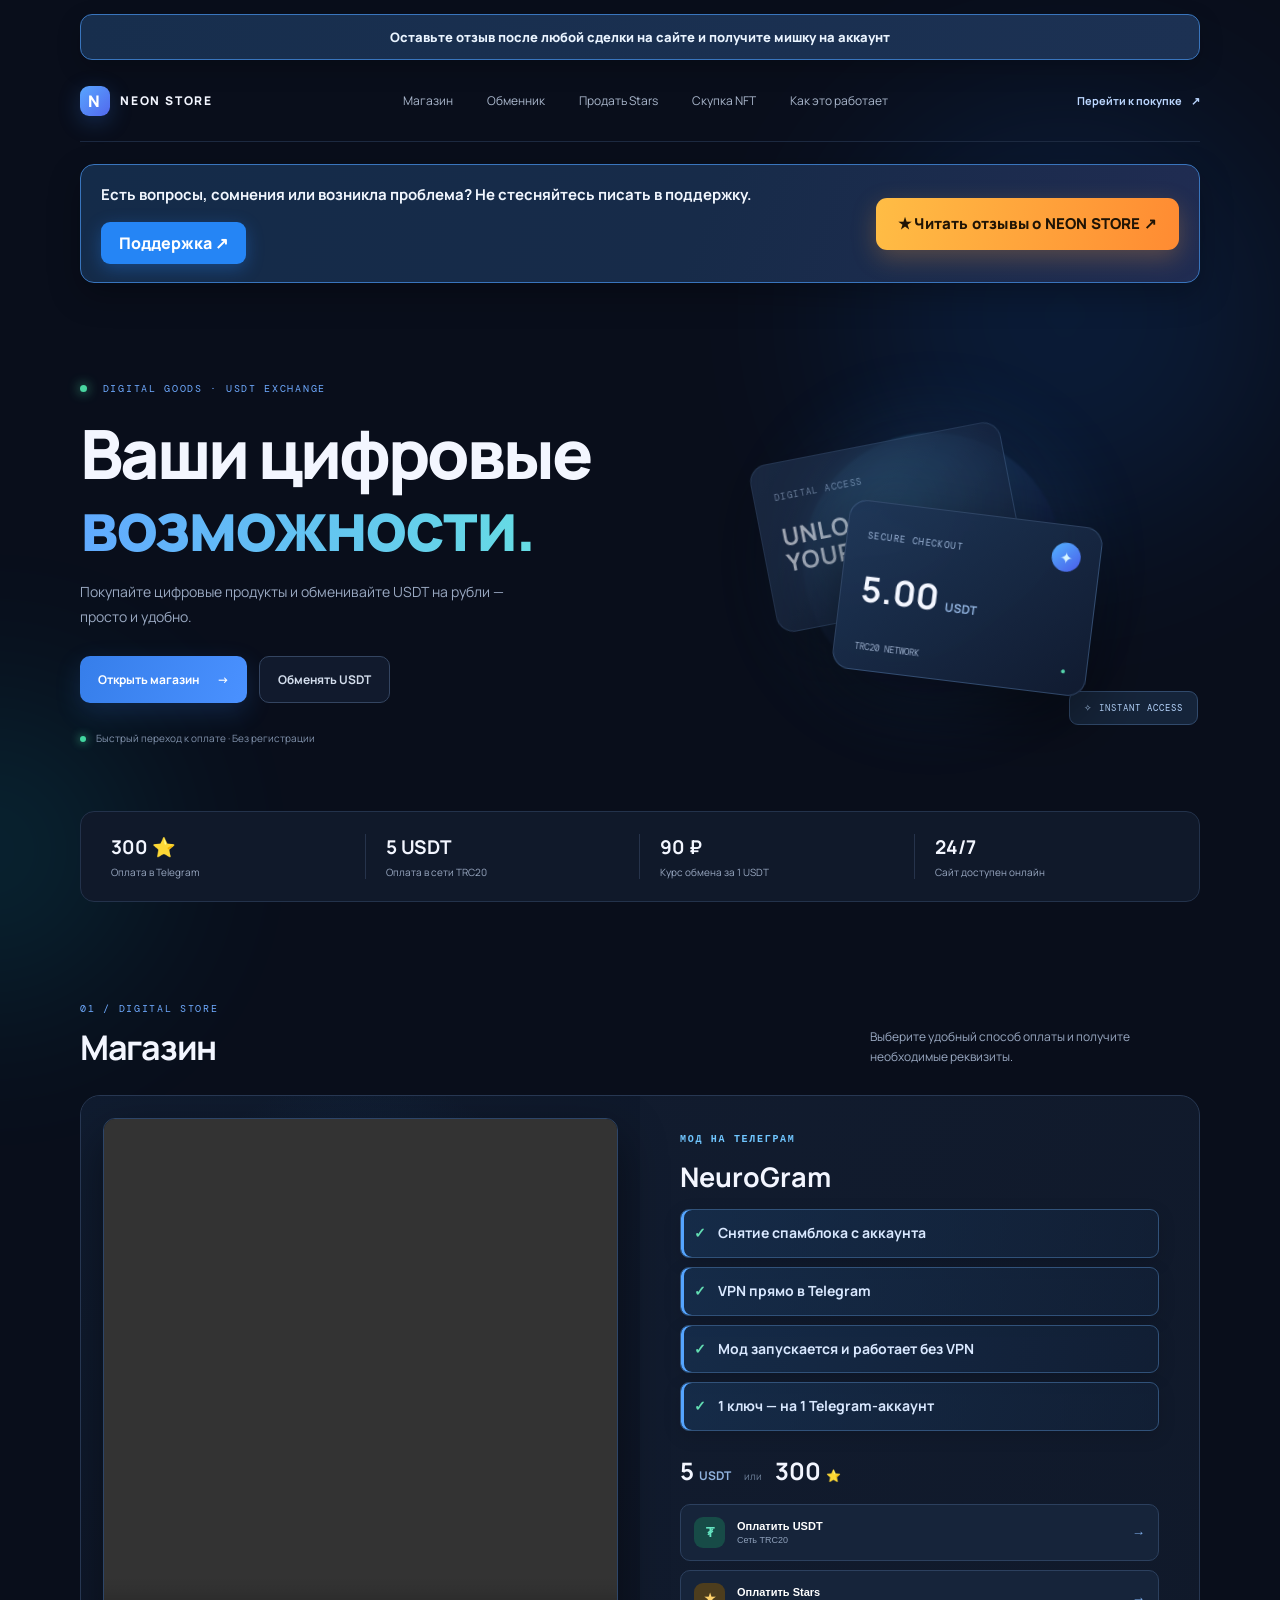
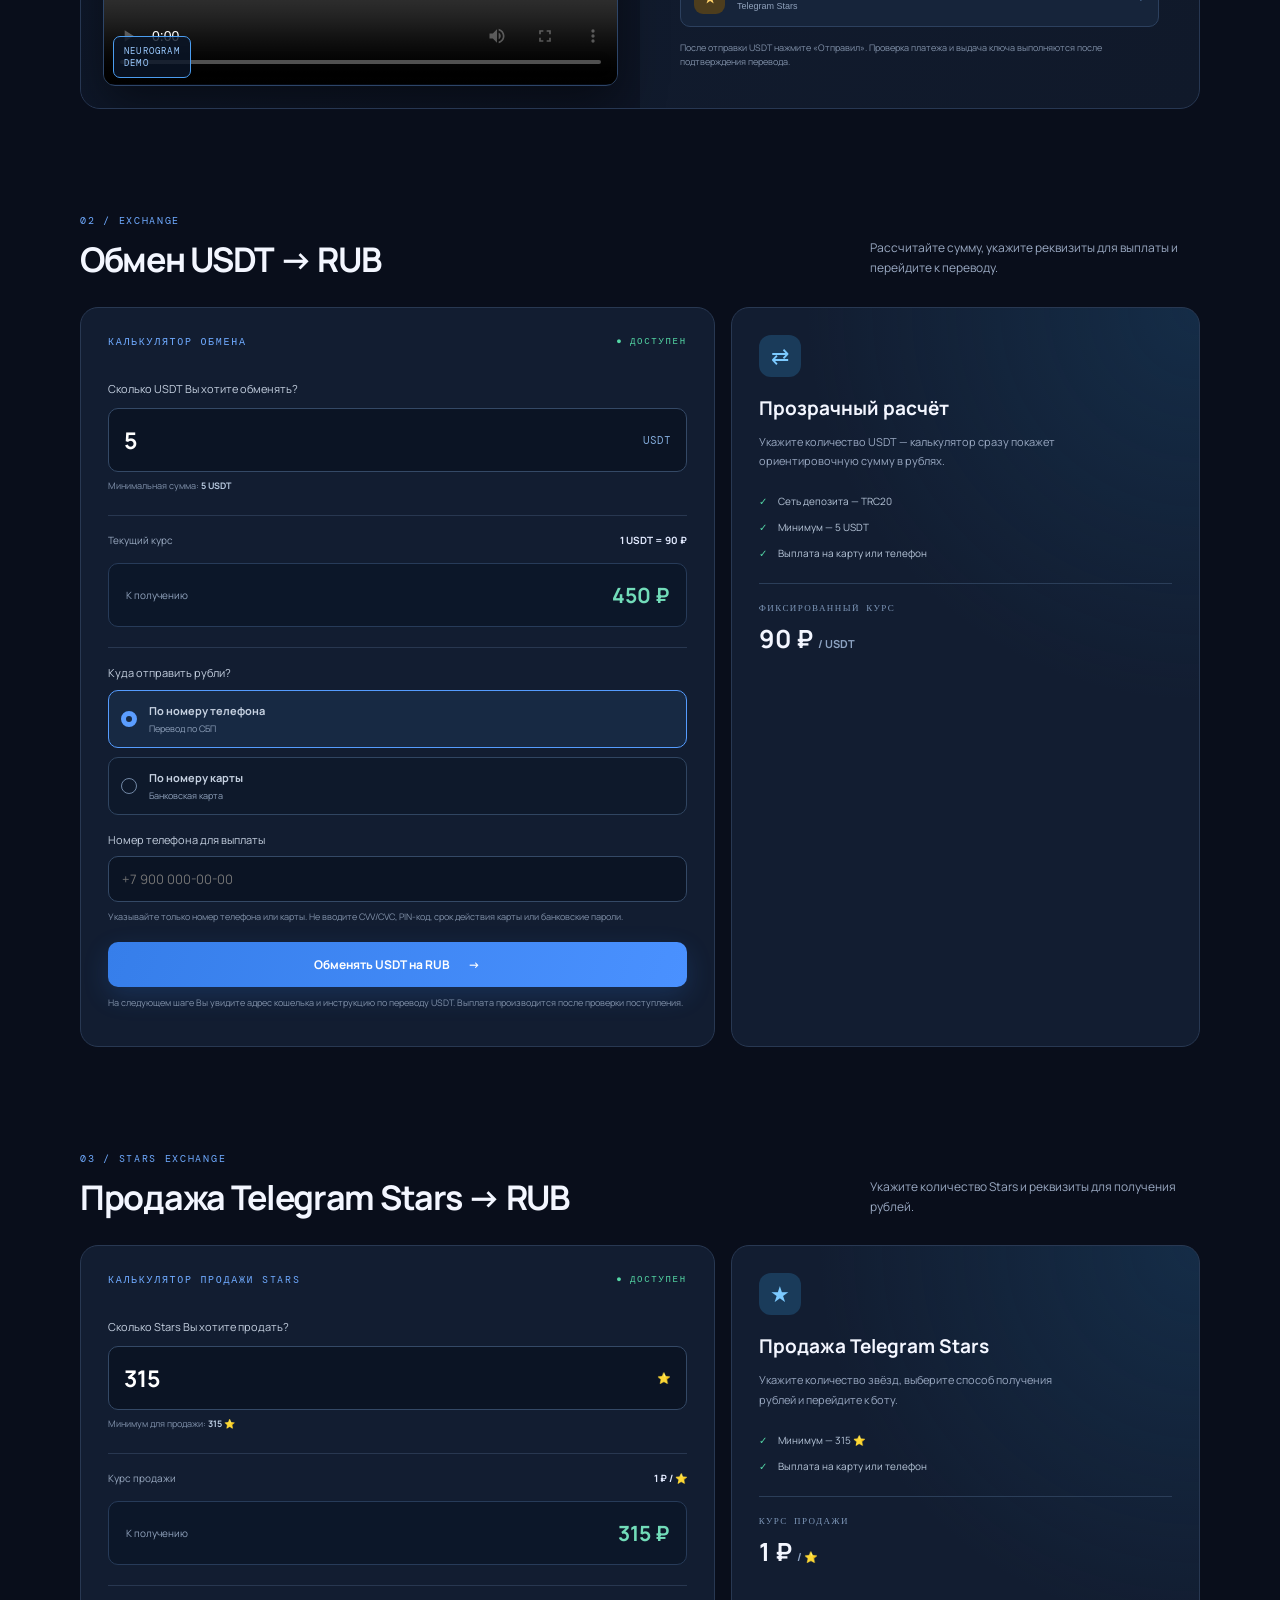
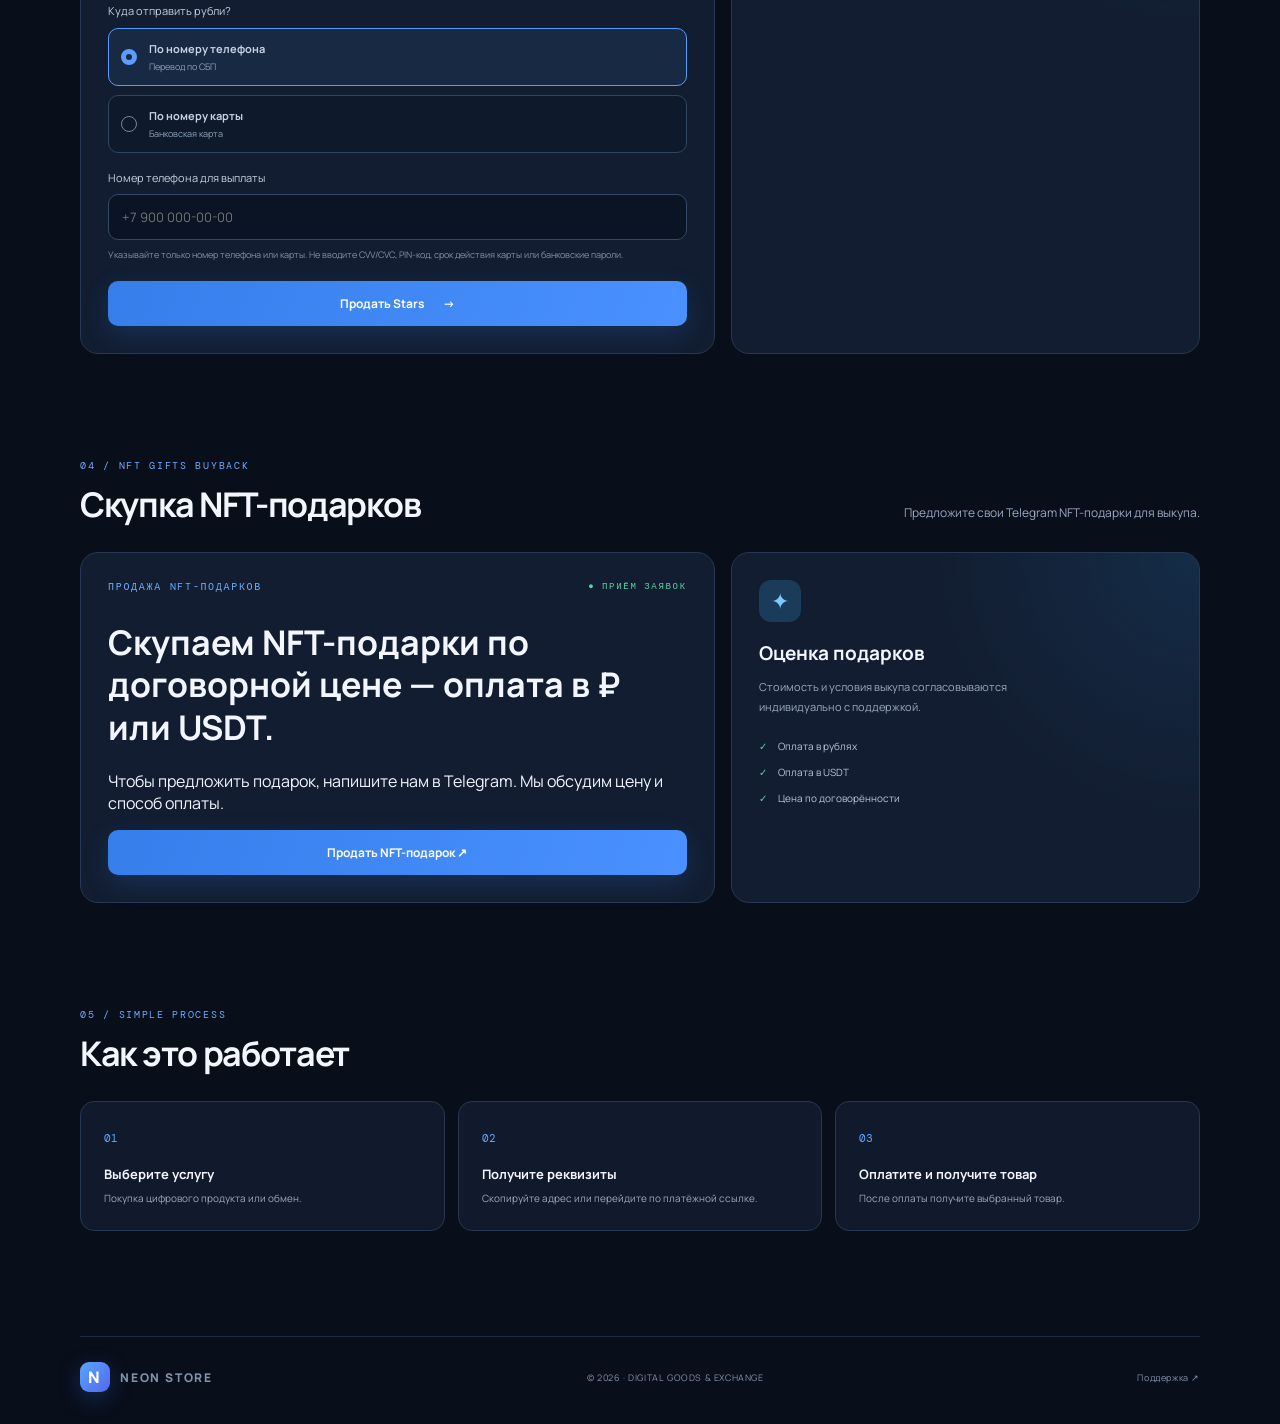
==== commit 9de92356: "Add files via upload" ====
--- a/index.html
+++ b/index.html
@@ -10,13 +10,15 @@
 </head>
 <body>
   <div class="ambient ambient-one"></div><div class="ambient ambient-two"></div>
+  <div class="review-incentive wrap">Оставьте отзыв после любой сделки на сайте и получите мишку на аккаунт</div>
   <header class="topbar wrap">
     <a class="brand" href="#home"><span class="brand-mark">N</span><span data-store-name>NEON STORE</span></a>
     <nav>
       <a href="#store">Магазин</a>
       <a href="#exchange">Обменник</a>
       <a href="#stars-sell">Продать Stars</a>
-      <a href="#nft-buyback">Скупка NFT</a>\n      <a href="#how">Как это работает</a>
+      <a href="#nft-buyback">Скупка NFT</a>
+      <a href="#how">Как это работает</a>
     </nav>
     <a class="top-cta" href="#store">Перейти к покупке <span>↗</span></a>
   </header>
@@ -26,7 +28,7 @@
       <strong>Есть вопросы, сомнения или возникла проблема? Не стесняйтесь писать в поддержку.</strong>
       <a class="support-banner-link" href="https://t.me/NeuroGramAdmin" target="_blank" rel="noopener">Поддержка ↗</a>
     </div>
-    <a class="reviews-cta" href="https://t.me/OtziviRustSoft" target="_blank" rel="noopener">★ Читать отзывы о NEON STORE ↗</a>
+    <a class="reviews-cta" href="https://t.me/Neonstore_otzivi" target="_blank" rel="noopener">★ Читать отзывы о NEON STORE ↗</a>
   </section>
 
   <main id="home" class="wrap">
--- a/style.css
+++ b/style.css
@@ -106,3 +106,7 @@
 .reviews-cta{display:flex;align-items:center;justify-content:center;min-height:52px;padding:12px 22px;border-radius:11px;background:linear-gradient(100deg,#ffbd45,#ff8b32);color:#201405;text-decoration:none;font-size:15px;font-weight:900;letter-spacing:.2px;box-shadow:0 8px 24px #ff9d3544;white-space:nowrap}
 .reviews-cta:hover{filter:brightness(1.08);transform:translateY(-1px)}
 @media(max-width:760px){.support-banner{grid-template-columns:1fr}.support-banner-copy{align-items:flex-start;flex-direction:column}.reviews-cta{width:100%;white-space:normal}.support-banner-copy strong{font-size:14px}}
+
+.review-incentive{margin-top:14px;margin-bottom:0;padding:12px 18px;border:1px solid #3975bd;border-radius:12px;background:linear-gradient(100deg,#172e4d,#1c3153);color:#eaf4ff;text-align:center;font-size:13px;font-weight:800;line-height:1.55;box-shadow:0 8px 24px #0003}
+.review-reward{margin-top:22px;padding:15px 18px;border:1px solid #3975bd;border-radius:12px;background:linear-gradient(100deg,#172e4d,#1c3153);color:#eaf4ff;text-align:center;font-size:13px;font-weight:800;line-height:1.6}
+@media(max-width:760px){.review-incentive,.review-reward{font-size:12px;padding:12px 14px}}
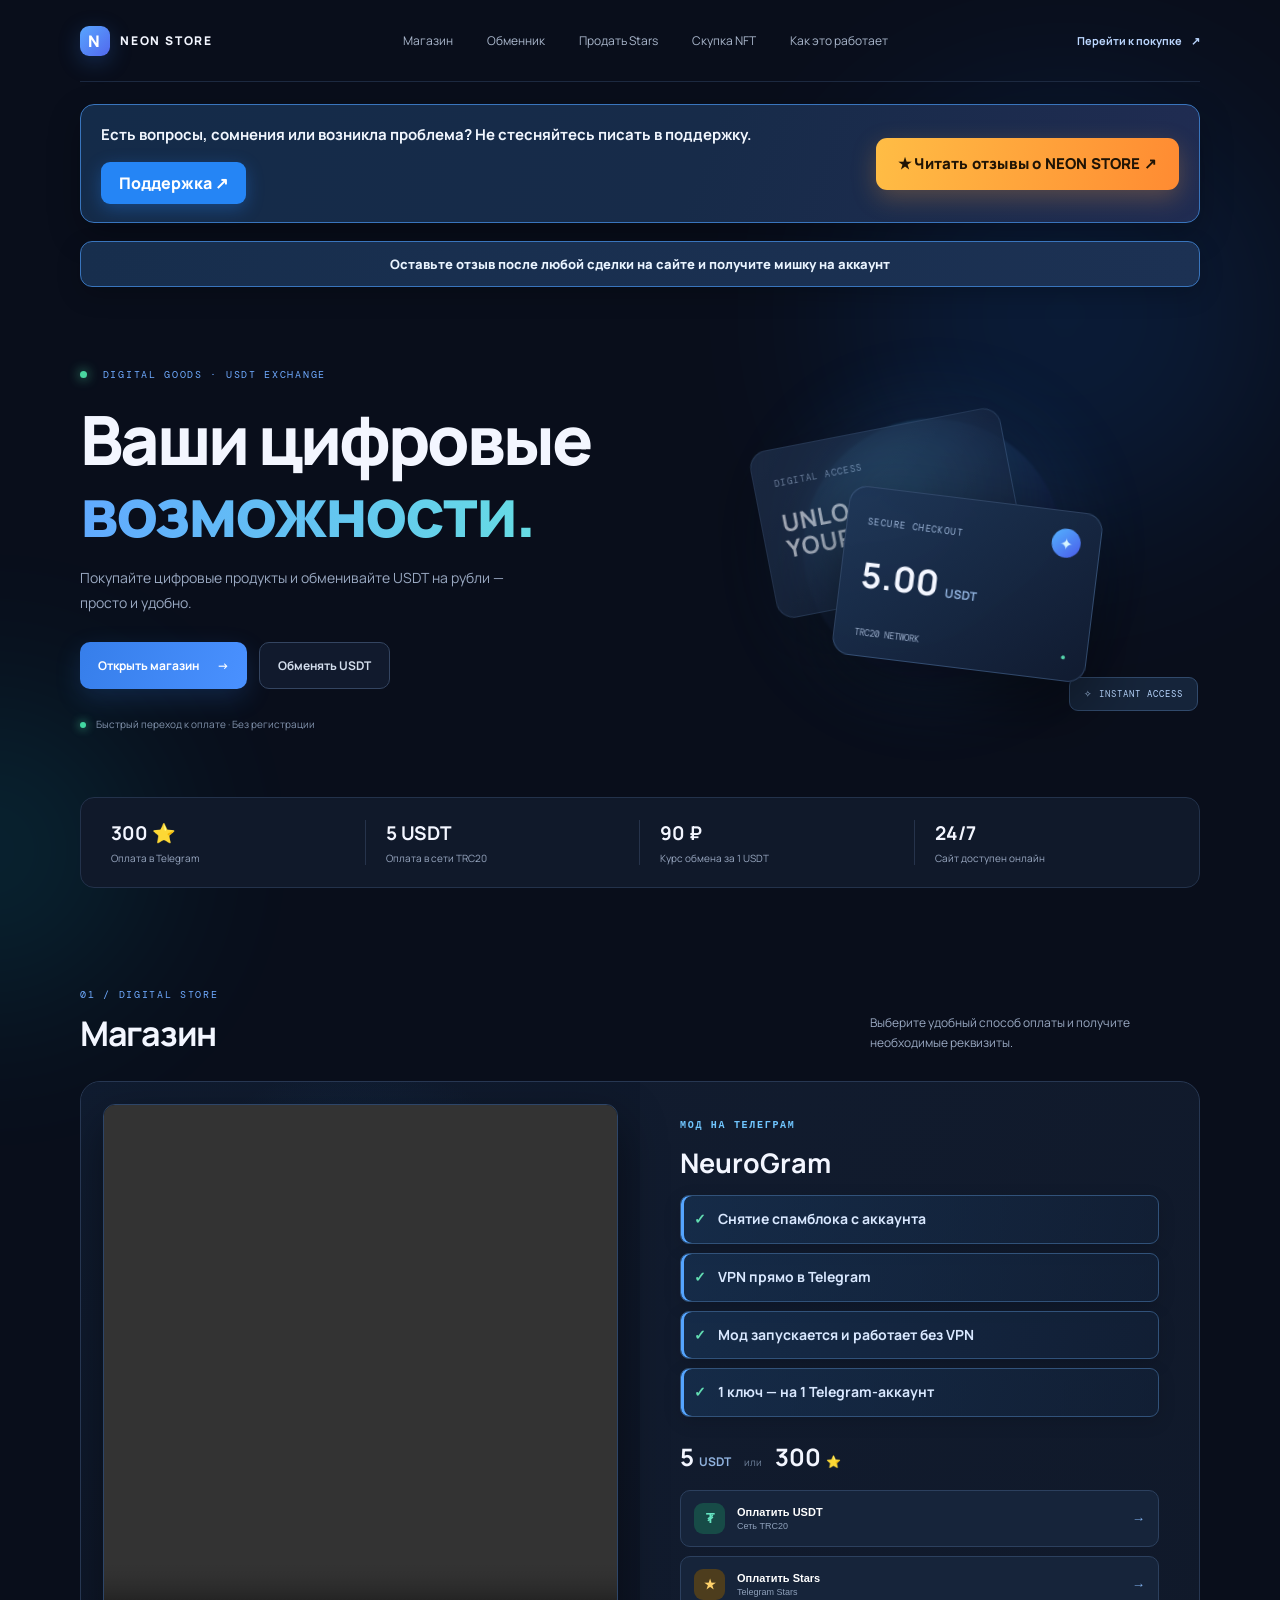
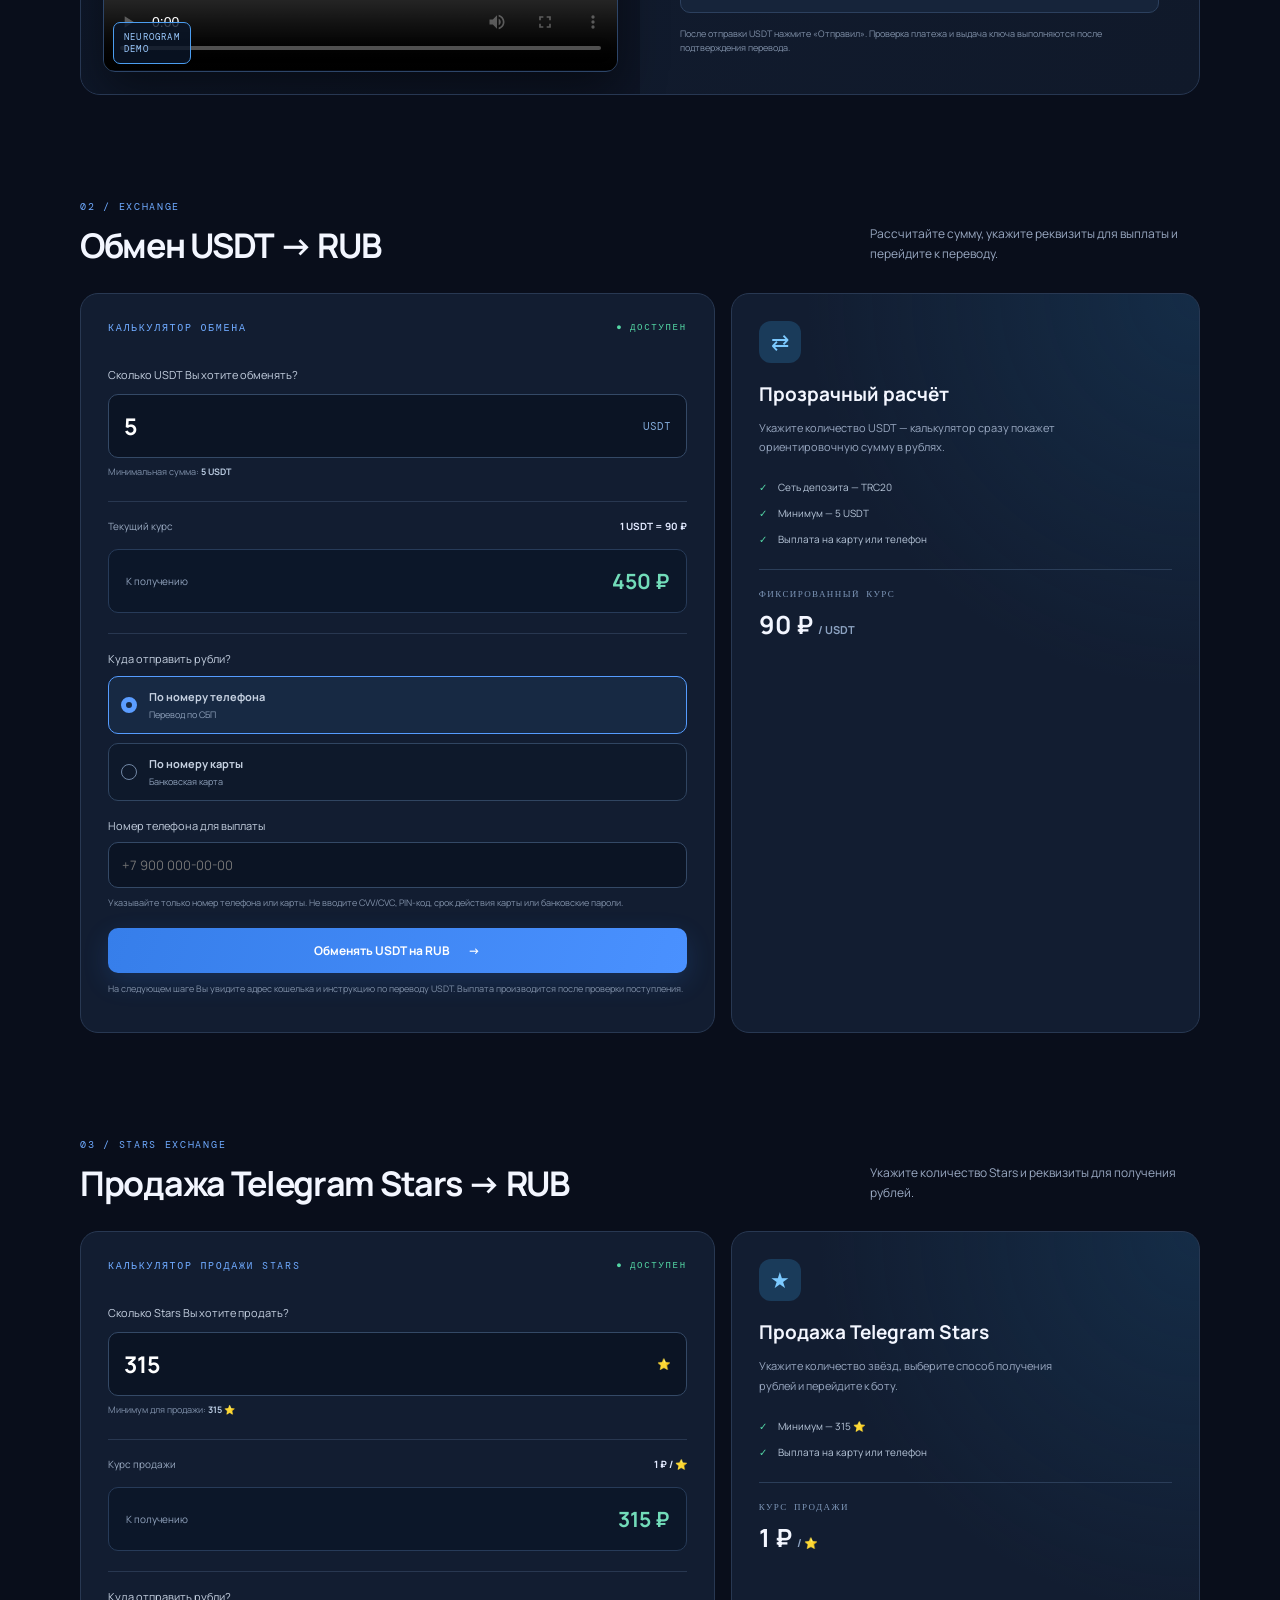
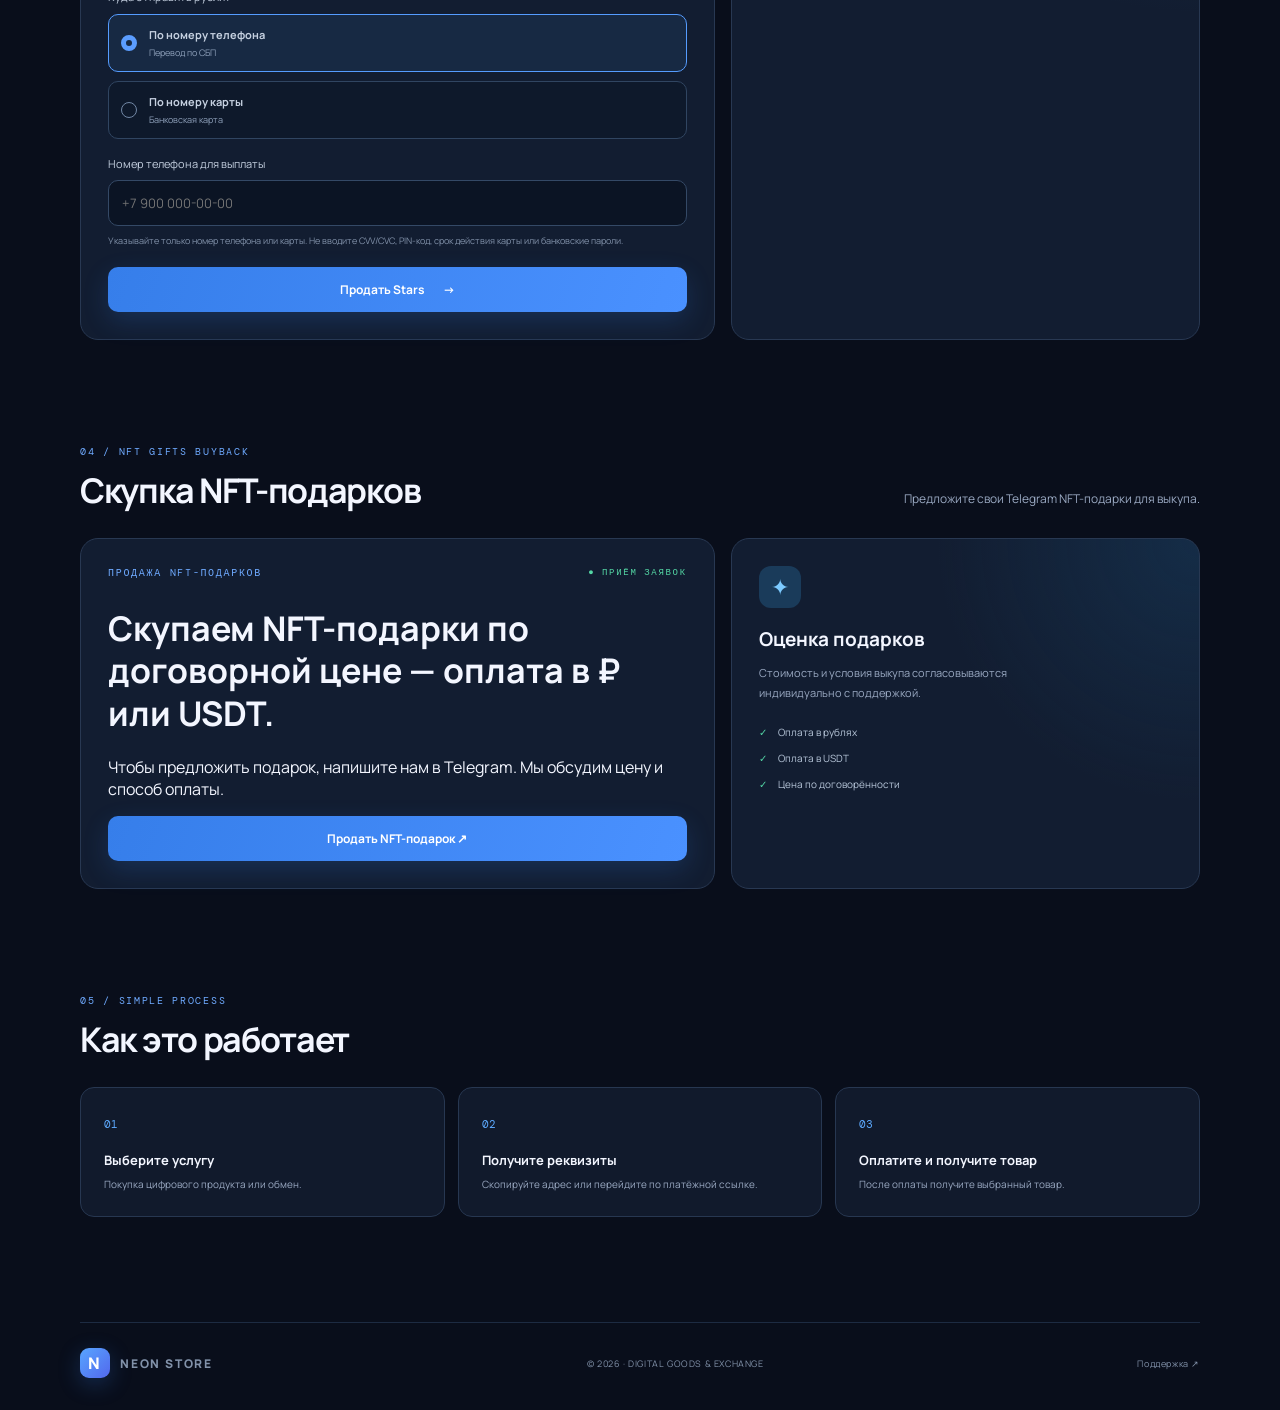
==== commit 02944ee8: "Add files via upload" ====
--- a/index.html
+++ b/index.html
@@ -10,7 +10,6 @@
 </head>
 <body>
   <div class="ambient ambient-one"></div><div class="ambient ambient-two"></div>
-  <div class="review-incentive wrap">Оставьте отзыв после любой сделки на сайте и получите мишку на аккаунт</div>
   <header class="topbar wrap">
     <a class="brand" href="#home"><span class="brand-mark">N</span><span data-store-name>NEON STORE</span></a>
     <nav>
@@ -30,6 +29,8 @@
     </div>
     <a class="reviews-cta" href="https://t.me/Neonstore_otzivi" target="_blank" rel="noopener">★ Читать отзывы о NEON STORE ↗</a>
   </section>
+
+  <div class="review-incentive wrap">Оставьте отзыв после любой сделки на сайте и получите мишку на аккаунт</div>
 
   <main id="home" class="wrap">
     <section class="hero">
